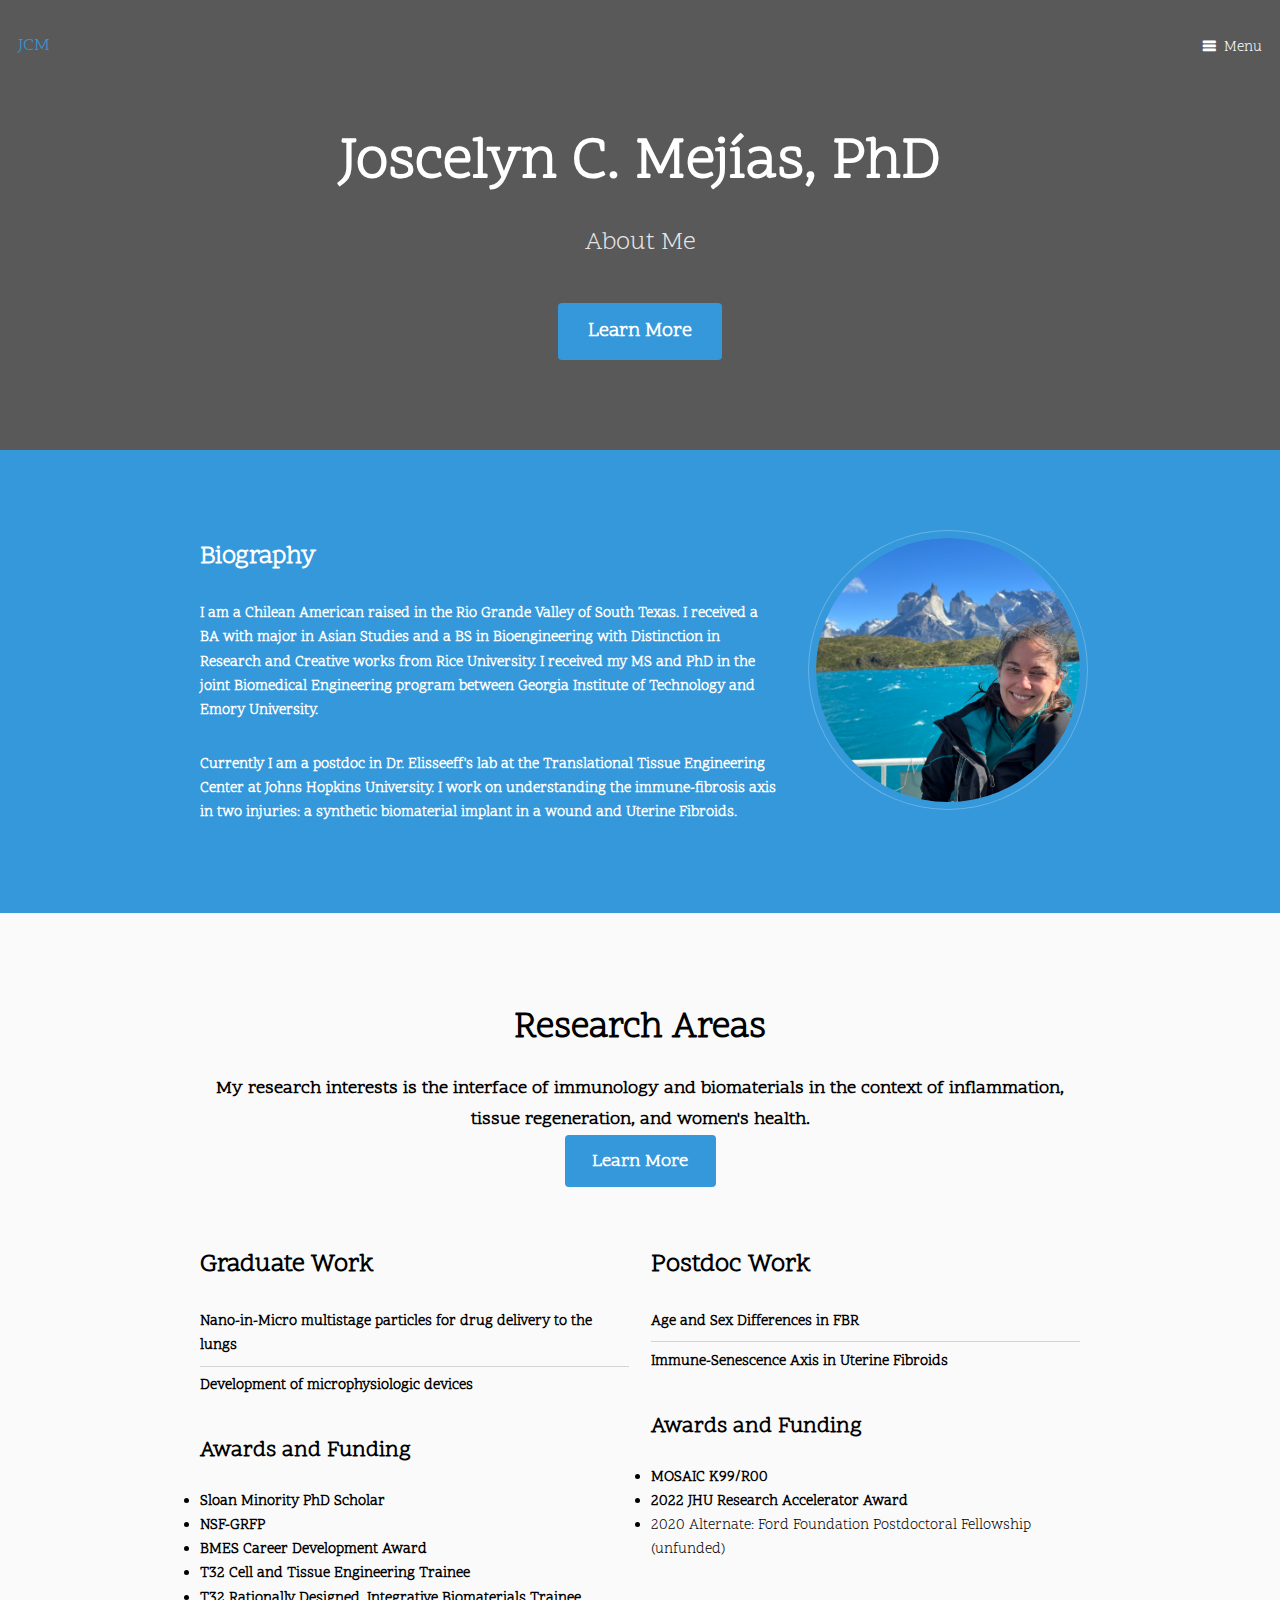
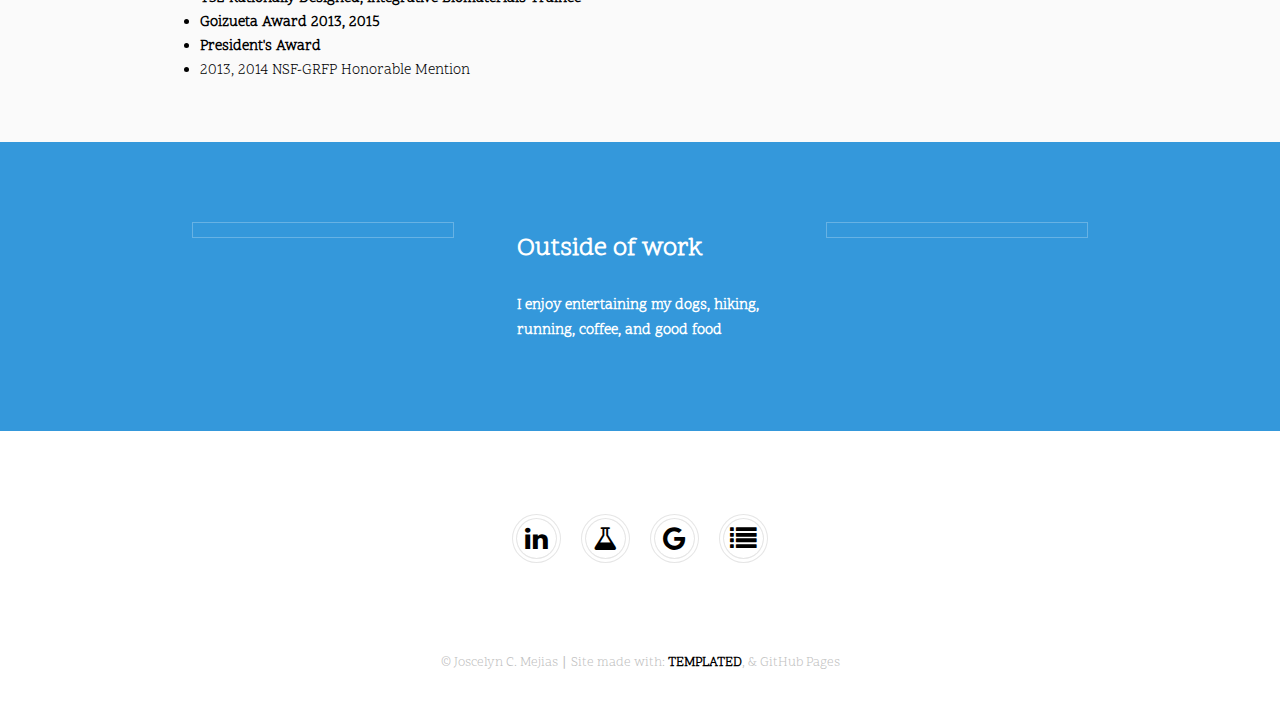
==== about.html @ c3995258 "new pages" ====
<!DOCTYPE HTML>
<!--
	Urban by TEMPLATED
	templated.co @templatedco
	Released for free under the Creative Commons Attribution 3.0 license (templated.co/license)
-->
<html>
	<head>
		<title>JCM</title>
		<meta charset="utf-8" />
		<meta name="viewport" content="width=device-width, initial-scale=1" />
		<link rel="stylesheet" href="assets/css/main.css" />
	</head>
	<body>

		<!-- Header -->
			<header id="header" class="alt">
				<div class="logo"><a href="index.html">JCM</a></div>
				<a href="#menu">Menu</a>
			</header>

		<!-- Nav -->
		<nav id="menu">
			<ul class="links">
				<li><a href="index.html">Home</a></li>
				<li><a href="about.html">About</a></li>	
				<li><a href="research.html">Research</a></li>		
				<li><a href="publications.html">Publications</a></li>
				<li><a href="service.html">Service</a></li>
			</ul>
		</nav>

		<!-- Banner -->
			<section id="banner">
				<div class="inner">
					<header>
						<h1>Joscelyn C. Mej&iacute;as, PhD</h1>
						<p>About Me</p>
					</header>
					<a href="#main" class="button big scrolly">Learn More</a>
				</div>
			</section>

		<!-- Main -->
			<div id="main">

				<!-- Section -->

					<section class="wrapper style2">
						<div class="inner">
							<div class="flex flex-2">
								<div class="col col2">
									<h3>Biography</h3>
									<p><b>I am a Chilean American raised in the Rio Grande Valley of South Texas. I received a BA with major in Asian Studies and a BS in Bioengineering with Distinction in Research and Creative works from Rice University. I received my MS and PhD in the joint Biomedical Engineering program between Georgia Institute of Technology and Emory University.</b></p>
									<p><b>Currently I am a postdoc in Dr. Elisseeff's lab at the Translational Tissue Engineering Center at Johns Hopkins University. I work on understanding the immune-fibrosis axis in two injuries: a synthetic biomaterial implant in a wound and Uterine Fibroids.</b></p>
								</div>
								<div class="col col1 first">
									<div class="image round fit">
										<a href="generic.html" class="link"><img src="images/pic02.jpg" alt="" /></a>
									</div>
								</div>
							</div>
						</div>
					</section> 
			</div>
<!-- Content -->
			<section class="wrapper style1">
				<div class="inner">
					<header class="align-center">
					<h2>Research Areas</h2>
					<p><b>My research interests is the interface of immunology and biomaterials in the context of inflammation, tissue regeneration, and women's health. </b>
						<br><a href="research.html" class="button">Learn More</a>
					</p>
				</header>
					<div class="row">
						<div class="6u 12u$(small)">
						  <h3>Graduate Work</h3>
						  <b>
							<ul class="alt">
						  		<li>Nano-in-Micro multistage particles for drug delivery to the lungs</li>
								<li>Development of microphysiologic devices</li></b>
							</ul>
						  <h4>Awards and Funding</h4>
						  <b>
						  <li>Sloan Minority PhD Scholar</li>
						  <li>NSF-GRFP</li>
						  <li>BMES Career Development Award</li>
						  <li>T32 Cell and Tissue Engineering Trainee</li>
						  <li>T32 Rationally Designed, Integrative Biomaterials Trainee</li>
						  <li>Goizueta Award 2013, 2015</li>
						  <li>President's Award</li></b>
						  <li>2013, 2014 NSF-GRFP Honorable Mention</li>
						</div>
						<div class="6u$ 12u$(small)">
						  <h3>Postdoc Work</h3>
						  <b>
							<ul class="alt">
							  <li>Age and Sex Differences in FBR</li>
							  <li>Immune-Senescence Axis in Uterine Fibroids</li></b>
						  </ul>
						  </b>
						  <h4>Awards and Funding</h4>
						  <b>
						  <li>MOSAIC K99/R00</li>
						  <li>2022 JHU Research Accelerator Award</li></b>
						  <li>2020 Alternate: Ford Foundation Postdoctoral Fellowship (unfunded)</li>
					  	</div>
					</div>
				</div>	
			</section>

					<div id="main"></div>
						<section class="wrapper style2">
							<div class="inner">
								<div class="flex flex-3">
									<div class="col col1 first">
										<div class="image round fit">
											<a href="generic.html" class="link"><img src="images/pup1.jpg" alt="" /></a>
										</div>
									</div>
									<div class="col col2">
										<h3>Outside of work</h3>
										<p><b>I enjoy entertaining my dogs, hiking, running, coffee, and good food</b></p>
									</div>
									<div class="col col1 first">
										<div class="image round fit">
											<a href="generic.html" class="link"><img src="images/pup2.jpg" alt="" /></a>
										</div>
									</div>
								</div>
							</div>
						</section> 
					</div>
				</div>
						    <!-- Break -->
				
					

		<!-- Footer -->
			<footer id="footer">
				<div class="copyright">
					<ul class="icons">
						<li><a href="https://www.linkedin.com/in/jcmejias " class="icon fa-linkedin"><span class="label">Linkedin</span></a></li>
						<li><a href="https://orcid.org/0000-0003-4397-9741" class="icon fa-flask"><span class="label">ORCID</span></a></li>
						<li><a href="https://scholar.google.com/citations?user=WtnU2T0AAAAJ&hl=en" class="icon fa-google"><span class="label">Google Scholar</span></a></li>
						<li><a href="https://www.ncbi.nlm.nih.gov/myncbi/joscelyn.mejias.1/bibliography/public/class=" class ="icon fa-list"><span class="label">Google Scholar</span></a></li>
					</ul>
				</div>
			</footer>

		<div class="copyright">
			&copy; Joscelyn C. Mejias  &VerticalBar;  Site made with: <a href="https://templated.co/">TEMPLATED</a>, &amp; GitHub Pages
		</div>

		<!-- Scripts -->
			<script src="assets/js/jquery.min.js"></script>
			<script src="assets/js/jquery.scrolly.min.js"></script>
			<script src="assets/js/jquery.scrollex.min.js"></script>
			<script src="assets/js/skel.min.js"></script>
			<script src="assets/js/util.js"></script>
			<script src="assets/js/main.js"></script>

	</body>
</html>
---- assets/css/main.css ----
@charset "UTF-8";
@import url(font-awesome.min.css);
@import url("https://fonts.googleapis.com/css?family=Scope+One|Trocchi");

/*
	Urban by TEMPLATED
	templated.co @templatedco
	Released for free under the Creative Commons Attribution 3.0 license (templated.co/license)
*/

/* Reset */

	html, body, div, span, applet, object, iframe, h1, h2, h3, h4, h5, h6, p, blockquote, pre, a, abbr, acronym, address, big, cite, code, del, dfn, em, img, ins, kbd, q, s, samp, small, strike, strong, sub, sup, tt, var, b, u, i, center, dl, dt, dd, ol, ul, li, fieldset, form, label, legend, table, caption, tbody, tfoot, thead, tr, th, td, article, aside, canvas, details, embed, figure, figcaption, footer, header, hgroup, menu, nav, output, ruby, section, summary, time, mark, audio, video {
		margin: 0;
		padding: 0;
		border: 0;
		font-size: 100%;
		font: inherit;
		vertical-align: baseline;
	}

	article, aside, details, figcaption, figure, footer, header, hgroup, menu, nav, section {
		display: block;
	}

	body {
		line-height: 1;
	}

	ol, ul {
		list-style: none;
	}

	blockquote, q {
		quotes: none;
	}

	blockquote:before, blockquote:after, q:before, q:after {
		content: '';
		content: none;
	}

	table {
		border-collapse: collapse;
		border-spacing: 0;
	}

	body {
		-webkit-text-size-adjust: none;
	}

/* Box Model */

	*, *:before, *:after {
		-moz-box-sizing: border-box;
		-webkit-box-sizing: border-box;
		box-sizing: border-box;
	}

/* Containers */


	.container {
		margin-left: auto;
		margin-right: auto;
	}

	.container.\31 25\25 {
		width: 100%;
		max-width: 100em;
		min-width: 80em;
	}

	.container.\37 5\25 {
		width: 60em;
	}

	.container.\35 0\25 {
		width: 40em;
	}

	.container.\32 5\25 {
		width: 20em;
	}

	.container {
		width: 80em;
	}

	@media screen and (max-width: 1680px) {

		.container.\31 25\25 {
			width: 100%;
			max-width: 100em;
			min-width: 80em;
		}

		.container.\37 5\25 {
			width: 60em;
		}

		.container.\35 0\25 {
			width: 40em;
		}

		.container.\32 5\25 {
			width: 20em;
		}

		.container {
			width: 80em;
		}

	}

	@media screen and (max-width: 1280px) {

		.container.\31 25\25 {
			width: 100%;
			max-width: 81.25em;
			min-width: 65em;
		}

		.container.\37 5\25 {
			width: 48.75em;
		}

		.container.\35 0\25 {
			width: 32.5em;
		}

		.container.\32 5\25 {
			width: 16.25em;
		}

		.container {
			width: 65em;
		}

	}

	@media screen and (max-width: 980px) {

		.container.\31 25\25 {
			width: 100%;
			max-width: 112.5%;
			min-width: 90%;
		}

		.container.\37 5\25 {
			width: 67.5%;
		}

		.container.\35 0\25 {
			width: 45%;
		}

		.container.\32 5\25 {
			width: 22.5%;
		}

		.container {
			width: 90%;
		}

	}

	@media screen and (max-width: 736px) {

		.container.\31 25\25 {
			width: 100%;
			max-width: 112.5%;
			min-width: 90%;
		}

		.container.\37 5\25 {
			width: 67.5%;
		}

		.container.\35 0\25 {
			width: 45%;
		}

		.container.\32 5\25 {
			width: 22.5%;
		}

		.container {
			width: 90% !important;
		}

	}

	@media screen and (max-width: 480px) {

		.container.\31 25\25 {
			width: 100%;
			max-width: 112.5%;
			min-width: 90%;
		}

		.container.\37 5\25 {
			width: 67.5%;
		}

		.container.\35 0\25 {
			width: 45%;
		}

		.container.\32 5\25 {
			width: 22.5%;
		}

		.container {
			width: 90% !important;
		}

	}

/* Grid */

	.row {
		border-bottom: solid 1px transparent;
		-moz-box-sizing: border-box;
		-webkit-box-sizing: border-box;
		box-sizing: border-box;
	}

	.row > * {
		float: left;
		-moz-box-sizing: border-box;
		-webkit-box-sizing: border-box;
		box-sizing: border-box;
	}

	.row:after, .row:before {
		content: '';
		display: block;
		clear: both;
		height: 0;
	}

	.row.uniform > * > :first-child {
		margin-top: 0;
	}

	.row.uniform > * > :last-child {
		margin-bottom: 0;
	}

	.row.\30 \25 > * {
		padding: 0 0 0 0em;
	}

	.row.\30 \25 {
		margin: 0 0 -1px 0em;
	}

	.row.uniform.\30 \25 > * {
		padding: 0em 0 0 0em;
	}

	.row.uniform.\30 \25 {
		margin: 0em 0 -1px 0em;
	}

	.row > * {
		padding: 0 0 0 2em;
	}

	.row {
		margin: 0 0 -1px -2em;
	}

	.row.uniform > * {
		padding: 2em 0 0 2em;
	}

	.row.uniform {
		margin: -2em 0 -1px -2em;
	}

	.row.\32 00\25 > * {
		padding: 0 0 0 4em;
	}

	.row.\32 00\25 {
		margin: 0 0 -1px -4em;
	}

	.row.uniform.\32 00\25 > * {
		padding: 4em 0 0 4em;
	}

	.row.uniform.\32 00\25 {
		margin: -4em 0 -1px -4em;
	}

	.row.\31 50\25 > * {
		padding: 0 0 0 3em;
	}

	.row.\31 50\25 {
		margin: 0 0 -1px -3em;
	}

	.row.uniform.\31 50\25 > * {
		padding: 3em 0 0 3em;
	}

	.row.uniform.\31 50\25 {
		margin: -3em 0 -1px -3em;
	}

	.row.\35 0\25 > * {
		padding: 0 0 0 1em;
	}

	.row.\35 0\25 {
		margin: 0 0 -1px -1em;
	}

	.row.uniform.\35 0\25 > * {
		padding: 1em 0 0 1em;
	}

	.row.uniform.\35 0\25 {
		margin: -1em 0 -1px -1em;
	}

	.row.\32 5\25 > * {
		padding: 0 0 0 0.5em;
	}

	.row.\32 5\25 {
		margin: 0 0 -1px -0.5em;
	}

	.row.uniform.\32 5\25 > * {
		padding: 0.5em 0 0 0.5em;
	}

	.row.uniform.\32 5\25 {
		margin: -0.5em 0 -1px -0.5em;
	}

	.\31 2u, .\31 2u\24 {
		width: 100%;
		clear: none;
		margin-left: 0;
	}

	.\31 1u, .\31 1u\24 {
		width: 91.6666666667%;
		clear: none;
		margin-left: 0;
	}

	.\31 0u, .\31 0u\24 {
		width: 83.3333333333%;
		clear: none;
		margin-left: 0;
	}

	.\39 u, .\39 u\24 {
		width: 75%;
		clear: none;
		margin-left: 0;
	}

	.\38 u, .\38 u\24 {
		width: 66.6666666667%;
		clear: none;
		margin-left: 0;
	}

	.\37 u, .\37 u\24 {
		width: 58.3333333333%;
		clear: none;
		margin-left: 0;
	}

	.\36 u, .\36 u\24 {
		width: 50%;
		clear: none;
		margin-left: 0;
	}

	.\35 u, .\35 u\24 {
		width: 41.6666666667%;
		clear: none;
		margin-left: 0;
	}

	.\34 u, .\34 u\24 {
		width: 33.3333333333%;
		clear: none;
		margin-left: 0;
	}

	.\33 u, .\33 u\24 {
		width: 25%;
		clear: none;
		margin-left: 0;
	}

	.\32 u, .\32 u\24 {
		width: 16.6666666667%;
		clear: none;
		margin-left: 0;
	}

	.\31 u, .\31 u\24 {
		width: 8.3333333333%;
		clear: none;
		margin-left: 0;
	}

	.\31 2u\24 + *,
	.\31 1u\24 + *,
	.\31 0u\24 + *,
	.\39 u\24 + *,
	.\38 u\24 + *,
	.\37 u\24 + *,
	.\36 u\24 + *,
	.\35 u\24 + *,
	.\34 u\24 + *,
	.\33 u\24 + *,
	.\32 u\24 + *,
	.\31 u\24 + * {
		clear: left;
	}

	.\-11u {
		margin-left: 91.66667%;
	}

	.\-10u {
		margin-left: 83.33333%;
	}

	.\-9u {
		margin-left: 75%;
	}

	.\-8u {
		margin-left: 66.66667%;
	}

	.\-7u {
		margin-left: 58.33333%;
	}

	.\-6u {
		margin-left: 50%;
	}

	.\-5u {
		margin-left: 41.66667%;
	}

	.\-4u {
		margin-left: 33.33333%;
	}

	.\-3u {
		margin-left: 25%;
	}

	.\-2u {
		margin-left: 16.66667%;
	}

	.\-1u {
		margin-left: 8.33333%;
	}

	@media screen and (max-width: 1680px) {

		.row > * {
			padding: 0 0 0 2em;
		}

		.row {
			margin: 0 0 -1px -2em;
		}

		.row.uniform > * {
			padding: 2em 0 0 2em;
		}

		.row.uniform {
			margin: -2em 0 -1px -2em;
		}

		.row.\32 00\25 > * {
			padding: 0 0 0 4em;
		}

		.row.\32 00\25 {
			margin: 0 0 -1px -4em;
		}

		.row.uniform.\32 00\25 > * {
			padding: 4em 0 0 4em;
		}

		.row.uniform.\32 00\25 {
			margin: -4em 0 -1px -4em;
		}

		.row.\31 50\25 > * {
			padding: 0 0 0 3em;
		}

		.row.\31 50\25 {
			margin: 0 0 -1px -3em;
		}

		.row.uniform.\31 50\25 > * {
			padding: 3em 0 0 3em;
		}

		.row.uniform.\31 50\25 {
			margin: -3em 0 -1px -3em;
		}

		.row.\35 0\25 > * {
			padding: 0 0 0 1em;
		}

		.row.\35 0\25 {
			margin: 0 0 -1px -1em;
		}

		.row.uniform.\35 0\25 > * {
			padding: 1em 0 0 1em;
		}

		.row.uniform.\35 0\25 {
			margin: -1em 0 -1px -1em;
		}

		.row.\32 5\25 > * {
			padding: 0 0 0 0.5em;
		}

		.row.\32 5\25 {
			margin: 0 0 -1px -0.5em;
		}

		.row.uniform.\32 5\25 > * {
			padding: 0.5em 0 0 0.5em;
		}

		.row.uniform.\32 5\25 {
			margin: -0.5em 0 -1px -0.5em;
		}

		.\31 2u\28xlarge\29, .\31 2u\24\28xlarge\29 {
			width: 100%;
			clear: none;
			margin-left: 0;
		}

		.\31 1u\28xlarge\29, .\31 1u\24\28xlarge\29 {
			width: 91.6666666667%;
			clear: none;
			margin-left: 0;
		}

		.\31 0u\28xlarge\29, .\31 0u\24\28xlarge\29 {
			width: 83.3333333333%;
			clear: none;
			margin-left: 0;
		}

		.\39 u\28xlarge\29, .\39 u\24\28xlarge\29 {
			width: 75%;
			clear: none;
			margin-left: 0;
		}

		.\38 u\28xlarge\29, .\38 u\24\28xlarge\29 {
			width: 66.6666666667%;
			clear: none;
			margin-left: 0;
		}

		.\37 u\28xlarge\29, .\37 u\24\28xlarge\29 {
			width: 58.3333333333%;
			clear: none;
			margin-left: 0;
		}

		.\36 u\28xlarge\29, .\36 u\24\28xlarge\29 {
			width: 50%;
			clear: none;
			margin-left: 0;
		}

		.\35 u\28xlarge\29, .\35 u\24\28xlarge\29 {
			width: 41.6666666667%;
			clear: none;
			margin-left: 0;
		}

		.\34 u\28xlarge\29, .\34 u\24\28xlarge\29 {
			width: 33.3333333333%;
			clear: none;
			margin-left: 0;
		}

		.\33 u\28xlarge\29, .\33 u\24\28xlarge\29 {
			width: 25%;
			clear: none;
			margin-left: 0;
		}

		.\32 u\28xlarge\29, .\32 u\24\28xlarge\29 {
			width: 16.6666666667%;
			clear: none;
			margin-left: 0;
		}

		.\31 u\28xlarge\29, .\31 u\24\28xlarge\29 {
			width: 8.3333333333%;
			clear: none;
			margin-left: 0;
		}

		.\31 2u\24\28xlarge\29 + *,
		.\31 1u\24\28xlarge\29 + *,
		.\31 0u\24\28xlarge\29 + *,
		.\39 u\24\28xlarge\29 + *,
		.\38 u\24\28xlarge\29 + *,
		.\37 u\24\28xlarge\29 + *,
		.\36 u\24\28xlarge\29 + *,
		.\35 u\24\28xlarge\29 + *,
		.\34 u\24\28xlarge\29 + *,
		.\33 u\24\28xlarge\29 + *,
		.\32 u\24\28xlarge\29 + *,
		.\31 u\24\28xlarge\29 + * {
			clear: left;
		}

		.\-11u\28xlarge\29 {
			margin-left: 91.66667%;
		}

		.\-10u\28xlarge\29 {
			margin-left: 83.33333%;
		}

		.\-9u\28xlarge\29 {
			margin-left: 75%;
		}

		.\-8u\28xlarge\29 {
			margin-left: 66.66667%;
		}

		.\-7u\28xlarge\29 {
			margin-left: 58.33333%;
		}

		.\-6u\28xlarge\29 {
			margin-left: 50%;
		}

		.\-5u\28xlarge\29 {
			margin-left: 41.66667%;
		}

		.\-4u\28xlarge\29 {
			margin-left: 33.33333%;
		}

		.\-3u\28xlarge\29 {
			margin-left: 25%;
		}

		.\-2u\28xlarge\29 {
			margin-left: 16.66667%;
		}

		.\-1u\28xlarge\29 {
			margin-left: 8.33333%;
		}

	}

	@media screen and (max-width: 1280px) {

		.row > * {
			padding: 0 0 0 1.5em;
		}

		.row {
			margin: 0 0 -1px -1.5em;
		}

		.row.uniform > * {
			padding: 1.5em 0 0 1.5em;
		}

		.row.uniform {
			margin: -1.5em 0 -1px -1.5em;
		}

		.row.\32 00\25 > * {
			padding: 0 0 0 3em;
		}

		.row.\32 00\25 {
			margin: 0 0 -1px -3em;
		}

		.row.uniform.\32 00\25 > * {
			padding: 3em 0 0 3em;
		}

		.row.uniform.\32 00\25 {
			margin: -3em 0 -1px -3em;
		}

		.row.\31 50\25 > * {
			padding: 0 0 0 2.25em;
		}

		.row.\31 50\25 {
			margin: 0 0 -1px -2.25em;
		}

		.row.uniform.\31 50\25 > * {
			padding: 2.25em 0 0 2.25em;
		}

		.row.uniform.\31 50\25 {
			margin: -2.25em 0 -1px -2.25em;
		}

		.row.\35 0\25 > * {
			padding: 0 0 0 0.75em;
		}

		.row.\35 0\25 {
			margin: 0 0 -1px -0.75em;
		}

		.row.uniform.\35 0\25 > * {
			padding: 0.75em 0 0 0.75em;
		}

		.row.uniform.\35 0\25 {
			margin: -0.75em 0 -1px -0.75em;
		}

		.row.\32 5\25 > * {
			padding: 0 0 0 0.375em;
		}

		.row.\32 5\25 {
			margin: 0 0 -1px -0.375em;
		}

		.row.uniform.\32 5\25 > * {
			padding: 0.375em 0 0 0.375em;
		}

		.row.uniform.\32 5\25 {
			margin: -0.375em 0 -1px -0.375em;
		}

		.\31 2u\28large\29, .\31 2u\24\28large\29 {
			width: 100%;
			clear: none;
			margin-left: 0;
		}

		.\31 1u\28large\29, .\31 1u\24\28large\29 {
			width: 91.6666666667%;
			clear: none;
			margin-left: 0;
		}

		.\31 0u\28large\29, .\31 0u\24\28large\29 {
			width: 83.3333333333%;
			clear: none;
			margin-left: 0;
		}

		.\39 u\28large\29, .\39 u\24\28large\29 {
			width: 75%;
			clear: none;
			margin-left: 0;
		}

		.\38 u\28large\29, .\38 u\24\28large\29 {
			width: 66.6666666667%;
			clear: none;
			margin-left: 0;
		}

		.\37 u\28large\29, .\37 u\24\28large\29 {
			width: 58.3333333333%;
			clear: none;
			margin-left: 0;
		}

		.\36 u\28large\29, .\36 u\24\28large\29 {
			width: 50%;
			clear: none;
			margin-left: 0;
		}

		.\35 u\28large\29, .\35 u\24\28large\29 {
			width: 41.6666666667%;
			clear: none;
			margin-left: 0;
		}

		.\34 u\28large\29, .\34 u\24\28large\29 {
			width: 33.3333333333%;
			clear: none;
			margin-left: 0;
		}

		.\33 u\28large\29, .\33 u\24\28large\29 {
			width: 25%;
			clear: none;
			margin-left: 0;
		}

		.\32 u\28large\29, .\32 u\24\28large\29 {
			width: 16.6666666667%;
			clear: none;
			margin-left: 0;
		}

		.\31 u\28large\29, .\31 u\24\28large\29 {
			width: 8.3333333333%;
			clear: none;
			margin-left: 0;
		}

		.\31 2u\24\28large\29 + *,
		.\31 1u\24\28large\29 + *,
		.\31 0u\24\28large\29 + *,
		.\39 u\24\28large\29 + *,
		.\38 u\24\28large\29 + *,
		.\37 u\24\28large\29 + *,
		.\36 u\24\28large\29 + *,
		.\35 u\24\28large\29 + *,
		.\34 u\24\28large\29 + *,
		.\33 u\24\28large\29 + *,
		.\32 u\24\28large\29 + *,
		.\31 u\24\28large\29 + * {
			clear: left;
		}

		.\-11u\28large\29 {
			margin-left: 91.66667%;
		}

		.\-10u\28large\29 {
			margin-left: 83.33333%;
		}

		.\-9u\28large\29 {
			margin-left: 75%;
		}

		.\-8u\28large\29 {
			margin-left: 66.66667%;
		}

		.\-7u\28large\29 {
			margin-left: 58.33333%;
		}

		.\-6u\28large\29 {
			margin-left: 50%;
		}

		.\-5u\28large\29 {
			margin-left: 41.66667%;
		}

		.\-4u\28large\29 {
			margin-left: 33.33333%;
		}

		.\-3u\28large\29 {
			margin-left: 25%;
		}

		.\-2u\28large\29 {
			margin-left: 16.66667%;
		}

		.\-1u\28large\29 {
			margin-left: 8.33333%;
		}

	}

	@media screen and (max-width: 980px) {

		.row > * {
			padding: 0 0 0 1.5em;
		}

		.row {
			margin: 0 0 -1px -1.5em;
		}

		.row.uniform > * {
			padding: 1.5em 0 0 1.5em;
		}

		.row.uniform {
			margin: -1.5em 0 -1px -1.5em;
		}

		.row.\32 00\25 > * {
			padding: 0 0 0 3em;
		}

		.row.\32 00\25 {
			margin: 0 0 -1px -3em;
		}

		.row.uniform.\32 00\25 > * {
			padding: 3em 0 0 3em;
		}

		.row.uniform.\32 00\25 {
			margin: -3em 0 -1px -3em;
		}

		.row.\31 50\25 > * {
			padding: 0 0 0 2.25em;
		}

		.row.\31 50\25 {
			margin: 0 0 -1px -2.25em;
		}

		.row.uniform.\31 50\25 > * {
			padding: 2.25em 0 0 2.25em;
		}

		.row.uniform.\31 50\25 {
			margin: -2.25em 0 -1px -2.25em;
		}

		.row.\35 0\25 > * {
			padding: 0 0 0 0.75em;
		}

		.row.\35 0\25 {
			margin: 0 0 -1px -0.75em;
		}

		.row.uniform.\35 0\25 > * {
			padding: 0.75em 0 0 0.75em;
		}

		.row.uniform.\35 0\25 {
			margin: -0.75em 0 -1px -0.75em;
		}

		.row.\32 5\25 > * {
			padding: 0 0 0 0.375em;
		}

		.row.\32 5\25 {
			margin: 0 0 -1px -0.375em;
		}

		.row.uniform.\32 5\25 > * {
			padding: 0.375em 0 0 0.375em;
		}

		.row.uniform.\32 5\25 {
			margin: -0.375em 0 -1px -0.375em;
		}

		.\31 2u\28medium\29, .\31 2u\24\28medium\29 {
			width: 100%;
			clear: none;
			margin-left: 0;
		}

		.\31 1u\28medium\29, .\31 1u\24\28medium\29 {
			width: 91.6666666667%;
			clear: none;
			margin-left: 0;
		}

		.\31 0u\28medium\29, .\31 0u\24\28medium\29 {
			width: 83.3333333333%;
			clear: none;
			margin-left: 0;
		}

		.\39 u\28medium\29, .\39 u\24\28medium\29 {
			width: 75%;
			clear: none;
			margin-left: 0;
		}

		.\38 u\28medium\29, .\38 u\24\28medium\29 {
			width: 66.6666666667%;
			clear: none;
			margin-left: 0;
		}

		.\37 u\28medium\29, .\37 u\24\28medium\29 {
			width: 58.3333333333%;
			clear: none;
			margin-left: 0;
		}

		.\36 u\28medium\29, .\36 u\24\28medium\29 {
			width: 50%;
			clear: none;
			margin-left: 0;
		}

		.\35 u\28medium\29, .\35 u\24\28medium\29 {
			width: 41.6666666667%;
			clear: none;
			margin-left: 0;
		}

		.\34 u\28medium\29, .\34 u\24\28medium\29 {
			width: 33.3333333333%;
			clear: none;
			margin-left: 0;
		}

		.\33 u\28medium\29, .\33 u\24\28medium\29 {
			width: 25%;
			clear: none;
			margin-left: 0;
		}

		.\32 u\28medium\29, .\32 u\24\28medium\29 {
			width: 16.6666666667%;
			clear: none;
			margin-left: 0;
		}

		.\31 u\28medium\29, .\31 u\24\28medium\29 {
			width: 8.3333333333%;
			clear: none;
			margin-left: 0;
		}

		.\31 2u\24\28medium\29 + *,
		.\31 1u\24\28medium\29 + *,
		.\31 0u\24\28medium\29 + *,
		.\39 u\24\28medium\29 + *,
		.\38 u\24\28medium\29 + *,
		.\37 u\24\28medium\29 + *,
		.\36 u\24\28medium\29 + *,
		.\35 u\24\28medium\29 + *,
		.\34 u\24\28medium\29 + *,
		.\33 u\24\28medium\29 + *,
		.\32 u\24\28medium\29 + *,
		.\31 u\24\28medium\29 + * {
			clear: left;
		}

		.\-11u\28medium\29 {
			margin-left: 91.66667%;
		}

		.\-10u\28medium\29 {
			margin-left: 83.33333%;
		}

		.\-9u\28medium\29 {
			margin-left: 75%;
		}

		.\-8u\28medium\29 {
			margin-left: 66.66667%;
		}

		.\-7u\28medium\29 {
			margin-left: 58.33333%;
		}

		.\-6u\28medium\29 {
			margin-left: 50%;
		}

		.\-5u\28medium\29 {
			margin-left: 41.66667%;
		}

		.\-4u\28medium\29 {
			margin-left: 33.33333%;
		}

		.\-3u\28medium\29 {
			margin-left: 25%;
		}

		.\-2u\28medium\29 {
			margin-left: 16.66667%;
		}

		.\-1u\28medium\29 {
			margin-left: 8.33333%;
		}

	}

	@media screen and (max-width: 736px) {

		.row > * {
			padding: 0 0 0 1.25em;
		}

		.row {
			margin: 0 0 -1px -1.25em;
		}

		.row.uniform > * {
			padding: 1.25em 0 0 1.25em;
		}

		.row.uniform {
			margin: -1.25em 0 -1px -1.25em;
		}

		.row.\32 00\25 > * {
			padding: 0 0 0 2.5em;
		}

		.row.\32 00\25 {
			margin: 0 0 -1px -2.5em;
		}

		.row.uniform.\32 00\25 > * {
			padding: 2.5em 0 0 2.5em;
		}

		.row.uniform.\32 00\25 {
			margin: -2.5em 0 -1px -2.5em;
		}

		.row.\31 50\25 > * {
			padding: 0 0 0 1.875em;
		}

		.row.\31 50\25 {
			margin: 0 0 -1px -1.875em;
		}

		.row.uniform.\31 50\25 > * {
			padding: 1.875em 0 0 1.875em;
		}

		.row.uniform.\31 50\25 {
			margin: -1.875em 0 -1px -1.875em;
		}

		.row.\35 0\25 > * {
			padding: 0 0 0 0.625em;
		}

		.row.\35 0\25 {
			margin: 0 0 -1px -0.625em;
		}

		.row.uniform.\35 0\25 > * {
			padding: 0.625em 0 0 0.625em;
		}

		.row.uniform.\35 0\25 {
			margin: -0.625em 0 -1px -0.625em;
		}

		.row.\32 5\25 > * {
			padding: 0 0 0 0.3125em;
		}

		.row.\32 5\25 {
			margin: 0 0 -1px -0.3125em;
		}

		.row.uniform.\32 5\25 > * {
			padding: 0.3125em 0 0 0.3125em;
		}

		.row.uniform.\32 5\25 {
			margin: -0.3125em 0 -1px -0.3125em;
		}

		.\31 2u\28small\29, .\31 2u\24\28small\29 {
			width: 100%;
			clear: none;
			margin-left: 0;
		}

		.\31 1u\28small\29, .\31 1u\24\28small\29 {
			width: 91.6666666667%;
			clear: none;
			margin-left: 0;
		}

		.\31 0u\28small\29, .\31 0u\24\28small\29 {
			width: 83.3333333333%;
			clear: none;
			margin-left: 0;
		}

		.\39 u\28small\29, .\39 u\24\28small\29 {
			width: 75%;
			clear: none;
			margin-left: 0;
		}

		.\38 u\28small\29, .\38 u\24\28small\29 {
			width: 66.6666666667%;
			clear: none;
			margin-left: 0;
		}

		.\37 u\28small\29, .\37 u\24\28small\29 {
			width: 58.3333333333%;
			clear: none;
			margin-left: 0;
		}

		.\36 u\28small\29, .\36 u\24\28small\29 {
			width: 50%;
			clear: none;
			margin-left: 0;
		}

		.\35 u\28small\29, .\35 u\24\28small\29 {
			width: 41.6666666667%;
			clear: none;
			margin-left: 0;
		}

		.\34 u\28small\29, .\34 u\24\28small\29 {
			width: 33.3333333333%;
			clear: none;
			margin-left: 0;
		}

		.\33 u\28small\29, .\33 u\24\28small\29 {
			width: 25%;
			clear: none;
			margin-left: 0;
		}

		.\32 u\28small\29, .\32 u\24\28small\29 {
			width: 16.6666666667%;
			clear: none;
			margin-left: 0;
		}

		.\31 u\28small\29, .\31 u\24\28small\29 {
			width: 8.3333333333%;
			clear: none;
			margin-left: 0;
		}

		.\31 2u\24\28small\29 + *,
		.\31 1u\24\28small\29 + *,
		.\31 0u\24\28small\29 + *,
		.\39 u\24\28small\29 + *,
		.\38 u\24\28small\29 + *,
		.\37 u\24\28small\29 + *,
		.\36 u\24\28small\29 + *,
		.\35 u\24\28small\29 + *,
		.\34 u\24\28small\29 + *,
		.\33 u\24\28small\29 + *,
		.\32 u\24\28small\29 + *,
		.\31 u\24\28small\29 + * {
			clear: left;
		}

		.\-11u\28small\29 {
			margin-left: 91.66667%;
		}

		.\-10u\28small\29 {
			margin-left: 83.33333%;
		}

		.\-9u\28small\29 {
			margin-left: 75%;
		}

		.\-8u\28small\29 {
			margin-left: 66.66667%;
		}

		.\-7u\28small\29 {
			margin-left: 58.33333%;
		}

		.\-6u\28small\29 {
			margin-left: 50%;
		}

		.\-5u\28small\29 {
			margin-left: 41.66667%;
		}

		.\-4u\28small\29 {
			margin-left: 33.33333%;
		}

		.\-3u\28small\29 {
			margin-left: 25%;
		}

		.\-2u\28small\29 {
			margin-left: 16.66667%;
		}

		.\-1u\28small\29 {
			margin-left: 8.33333%;
		}

	}

	@media screen and (max-width: 480px) {

		.row > * {
			padding: 0 0 0 1.25em;
		}

		.row {
			margin: 0 0 -1px -1.25em;
		}

		.row.uniform > * {
			padding: 1.25em 0 0 1.25em;
		}

		.row.uniform {
			margin: -1.25em 0 -1px -1.25em;
		}

		.row.\32 00\25 > * {
			padding: 0 0 0 2.5em;
		}

		.row.\32 00\25 {
			margin: 0 0 -1px -2.5em;
		}

		.row.uniform.\32 00\25 > * {
			padding: 2.5em 0 0 2.5em;
		}

		.row.uniform.\32 00\25 {
			margin: -2.5em 0 -1px -2.5em;
		}

		.row.\31 50\25 > * {
			padding: 0 0 0 1.875em;
		}

		.row.\31 50\25 {
			margin: 0 0 -1px -1.875em;
		}

		.row.uniform.\31 50\25 > * {
			padding: 1.875em 0 0 1.875em;
		}

		.row.uniform.\31 50\25 {
			margin: -1.875em 0 -1px -1.875em;
		}

		.row.\35 0\25 > * {
			padding: 0 0 0 0.625em;
		}

		.row.\35 0\25 {
			margin: 0 0 -1px -0.625em;
		}

		.row.uniform.\35 0\25 > * {
			padding: 0.625em 0 0 0.625em;
		}

		.row.uniform.\35 0\25 {
			margin: -0.625em 0 -1px -0.625em;
		}

		.row.\32 5\25 > * {
			padding: 0 0 0 0.3125em;
		}

		.row.\32 5\25 {
			margin: 0 0 -1px -0.3125em;
		}

		.row.uniform.\32 5\25 > * {
			padding: 0.3125em 0 0 0.3125em;
		}

		.row.uniform.\32 5\25 {
			margin: -0.3125em 0 -1px -0.3125em;
		}

		.\31 2u\28xsmall\29, .\31 2u\24\28xsmall\29 {
			width: 100%;
			clear: none;
			margin-left: 0;
		}

		.\31 1u\28xsmall\29, .\31 1u\24\28xsmall\29 {
			width: 91.6666666667%;
			clear: none;
			margin-left: 0;
		}

		.\31 0u\28xsmall\29, .\31 0u\24\28xsmall\29 {
			width: 83.3333333333%;
			clear: none;
			margin-left: 0;
		}

		.\39 u\28xsmall\29, .\39 u\24\28xsmall\29 {
			width: 75%;
			clear: none;
			margin-left: 0;
		}

		.\38 u\28xsmall\29, .\38 u\24\28xsmall\29 {
			width: 66.6666666667%;
			clear: none;
			margin-left: 0;
		}

		.\37 u\28xsmall\29, .\37 u\24\28xsmall\29 {
			width: 58.3333333333%;
			clear: none;
			margin-left: 0;
		}

		.\36 u\28xsmall\29, .\36 u\24\28xsmall\29 {
			width: 50%;
			clear: none;
			margin-left: 0;
		}

		.\35 u\28xsmall\29, .\35 u\24\28xsmall\29 {
			width: 41.6666666667%;
			clear: none;
			margin-left: 0;
		}

		.\34 u\28xsmall\29, .\34 u\24\28xsmall\29 {
			width: 33.3333333333%;
			clear: none;
			margin-left: 0;
		}

		.\33 u\28xsmall\29, .\33 u\24\28xsmall\29 {
			width: 25%;
			clear: none;
			margin-left: 0;
		}

		.\32 u\28xsmall\29, .\32 u\24\28xsmall\29 {
			width: 16.6666666667%;
			clear: none;
			margin-left: 0;
		}

		.\31 u\28xsmall\29, .\31 u\24\28xsmall\29 {
			width: 8.3333333333%;
			clear: none;
			margin-left: 0;
		}

		.\31 2u\24\28xsmall\29 + *,
		.\31 1u\24\28xsmall\29 + *,
		.\31 0u\24\28xsmall\29 + *,
		.\39 u\24\28xsmall\29 + *,
		.\38 u\24\28xsmall\29 + *,
		.\37 u\24\28xsmall\29 + *,
		.\36 u\24\28xsmall\29 + *,
		.\35 u\24\28xsmall\29 + *,
		.\34 u\24\28xsmall\29 + *,
		.\33 u\24\28xsmall\29 + *,
		.\32 u\24\28xsmall\29 + *,
		.\31 u\24\28xsmall\29 + * {
			clear: left;
		}

		.\-11u\28xsmall\29 {
			margin-left: 91.66667%;
		}

		.\-10u\28xsmall\29 {
			margin-left: 83.33333%;
		}

		.\-9u\28xsmall\29 {
			margin-left: 75%;
		}

		.\-8u\28xsmall\29 {
			margin-left: 66.66667%;
		}

		.\-7u\28xsmall\29 {
			margin-left: 58.33333%;
		}

		.\-6u\28xsmall\29 {
			margin-left: 50%;
		}

		.\-5u\28xsmall\29 {
			margin-left: 41.66667%;
		}

		.\-4u\28xsmall\29 {
			margin-left: 33.33333%;
		}

		.\-3u\28xsmall\29 {
			margin-left: 25%;
		}

		.\-2u\28xsmall\29 {
			margin-left: 16.66667%;
		}

		.\-1u\28xsmall\29 {
			margin-left: 8.33333%;
		}

	}

/* Basic */

	@-ms-viewport {
		width: device-width;
	}

	body {
		-ms-overflow-style: scrollbar;
	}

	@media screen and (max-width: 480px) {

		html, body {
			min-width: 320px;
		}

	}

	body {
		background: #fff;
	}

		body.is-loading *, body.is-loading *:before, body.is-loading *:after {
			-moz-animation: none !important;
			-webkit-animation: none !important;
			-ms-animation: none !important;
			animation: none !important;
			-moz-transition: none !important;
			-webkit-transition: none !important;
			-ms-transition: none !important;
			transition: none !important;
		}

/* Type */

	body {
		background-color: #fff;
		color: #999999;
	}

	body, input, select, textarea {
		font-family: "Scope One", serif;
		font-size: 13pt;
		font-weight: 300;
		line-height: 1.65;
	}

		@media screen and (max-width: 1680px) {

			body, input, select, textarea {
				font-size: 11pt;
			}

		}

		@media screen and (max-width: 1280px) {

			body, input, select, textarea {
				font-size: 11pt;
			}

		}

		@media screen and (max-width: 980px) {

			body, input, select, textarea {
				font-size: 12pt;
			}

		}

		@media screen and (max-width: 736px) {

			body, input, select, textarea {
				font-size: 12pt;
			}

		}

		@media screen and (max-width: 480px) {

			body, input, select, textarea {
				font-size: 12pt;
			}

		}

	a {
		-moz-transition: color 0.2s ease-in-out;
		-webkit-transition: color 0.2s ease-in-out;
		-ms-transition: color 0.2s ease-in-out;
		transition: color 0.2s ease-in-out;
		text-decoration: none;
	}

	strong, b {
		font-weight: 700;
	}

	em, i {
		font-style: italic;
	}

	p {
		margin: 0 0 2em 0;
	}

	h1, h2, h3, h4, h5, h6 {
		font-weight: 700;
		line-height: 1.5;
		margin: 0 0 1em 0;
	}

		h1 a, h2 a, h3 a, h4 a, h5 a, h6 a {
			color: inherit;
			text-decoration: none;
		}

	h1 {
		font-size: 3em;
		margin-bottom: .25em;
	}

		@media screen and (max-width: 736px) {

			h1 {
				font-size: 2.5em;
			}

		}

	h2 {
		font-size: 2.5em;
	}

		@media screen and (max-width: 736px) {

			h2 {
				font-size: 2em;
			}

		}

		@media screen and (max-width: 480px) {

			h2 {
				font-size: 1.5em;
			}

		}

	h3 {
		font-size: 1.75em;
	}

		@media screen and (max-width: 736px) {

			h3 {
				font-size: 1.5em;
			}

		}

		@media screen and (max-width: 480px) {

			h3 {
				font-size: 1.25em;
			}

		}

	h4 {
		font-size: 1.5em;
	}

	h5 {
		font-size: 0.9em;
	}

	h6 {
		font-size: 0.7em;
	}

	sub {
		font-size: 0.8em;
		position: relative;
		top: 0.5em;
	}

	sup {
		font-size: 0.8em;
		position: relative;
		top: -0.5em;
	}

	blockquote {
		border-left: solid 4px;
		font-style: italic;
		margin: 0 0 2em 0;
		padding: 0.5em 0 0.5em 2em;
	}

	code {
		border-radius: 4px;
		border: solid 1px;
		font-family: "Courier New", monospace;
		font-size: 0.9em;
		margin: 0 0.25em;
		padding: 0.25em 0.65em;
	}

	pre {
		-webkit-overflow-scrolling: touch;
		font-family: "Courier New", monospace;
		font-size: 0.9em;
		margin: 0 0 2em 0;
	}

		pre code {
			display: block;
			line-height: 1.75;
			padding: 1em 1.5em;
			overflow-x: auto;
		}

	header p {
		font-size: 1.25em;
	}

	hr {
		border: 0;
		border-bottom: solid 1px;
		margin: 2em 0;
	}

		hr.major {
			margin: 3em 0;
		}

	.align-left {
		text-align: left;
	}

	.align-center {
		text-align: center;
	}

	.align-right {
		text-align: right;
	}

	input, select, textarea {
		color: #000;
	}

	a {
		color: #999999;
	}

		a:hover {
			color: rgba(153, 153, 153, 0.5);
		}

	strong, b {
		color: #000;
	}

	h1, h2, h3, h4, h5, h6 {
		color: #000;
	}

	blockquote {
		border-left-color: rgba(0, 0, 0, 0.1);
	}

	code {
		background: rgba(0, 0, 0, 0.075);
		border-color: rgba(0, 0, 0, 0.1);
	}

	hr {
		border-bottom-color: rgba(0, 0, 0, 0.1);
	}

/* Box */

	.box {
		border-radius: 4px;
		border: solid 1px;
		margin-bottom: 2em;
		padding: 1.5em;
	}

		.box > :last-child,
		.box > :last-child > :last-child,
		.box > :last-child > :last-child > :last-child {
			margin-bottom: 0;
		}

		.box.alt {
			border: 0;
			border-radius: 0;
			padding: 0;
		}

	.box {
		border-color: rgba(0, 0, 0, 0.1);
	}

/* Button */

	input[type="submit"],
	input[type="reset"],
	input[type="button"],
	button,
	.button {
		-moz-appearance: none;
		-webkit-appearance: none;
		-ms-appearance: none;
		appearance: none;
		-moz-transition: background-color 0.2s ease-in-out, color 0.2s ease-in-out;
		-webkit-transition: background-color 0.2s ease-in-out, color 0.2s ease-in-out;
		-ms-transition: background-color 0.2s ease-in-out, color 0.2s ease-in-out;
		transition: background-color 0.2s ease-in-out, color 0.2s ease-in-out;
		border-radius: 4px;
		border: 0;
		cursor: pointer;
		display: inline-block;
		font-weight: 700;
		height: 2.85em;
		line-height: 2.95em;
		padding: 0 1.5em;
		text-align: center;
		text-decoration: none;
		white-space: nowrap;
	}

		input[type="submit"].icon,
		input[type="reset"].icon,
		input[type="button"].icon,
		button.icon,
		.button.icon {
			padding-left: 1.35em;
		}

			input[type="submit"].icon:before,
			input[type="reset"].icon:before,
			input[type="button"].icon:before,
			button.icon:before,
			.button.icon:before {
				margin-right: 0.5em;
			}

		input[type="submit"].fit,
		input[type="reset"].fit,
		input[type="button"].fit,
		button.fit,
		.button.fit {
			display: block;
			margin: 0 0 1em 0;
			width: 100%;
		}

		input[type="submit"].small,
		input[type="reset"].small,
		input[type="button"].small,
		button.small,
		.button.small {
			font-size: 0.8em;
		}

		input[type="submit"].big,
		input[type="reset"].big,
		input[type="button"].big,
		button.big,
		.button.big {
			font-size: 1.35em;
		}

		input[type="submit"].disabled, input[type="submit"]:disabled,
		input[type="reset"].disabled,
		input[type="reset"]:disabled,
		input[type="button"].disabled,
		input[type="button"]:disabled,
		button.disabled,
		button:disabled,
		.button.disabled,
		.button:disabled {
			-moz-pointer-events: none;
			-webkit-pointer-events: none;
			-ms-pointer-events: none;
			pointer-events: none;
			opacity: 0.25;
		}

		@media screen and (max-width: 480px) {

			input[type="submit"],
			input[type="reset"],
			input[type="button"],
			button,
			.button {
				padding: 0;
				width: 100%;
			}

		}

	input[type="submit"],
	input[type="reset"],
	input[type="button"],
	button,
	.button {
		background-color: #3498db;
		color: #fff !important;
	}

		input[type="submit"]:hover,
		input[type="reset"]:hover,
		input[type="button"]:hover,
		button:hover,
		.button:hover {
			background-color: #4aa3df;
		}

		input[type="submit"]:active,
		input[type="reset"]:active,
		input[type="button"]:active,
		button:active,
		.button:active {
			background-color: #258cd1;
		}

		input[type="submit"].alt,
		input[type="reset"].alt,
		input[type="button"].alt,
		button.alt,
		.button.alt {
			background-color: transparent;
			box-shadow: inset 0 0 0 2px rgba(0, 0, 0, 0.1);
			color: #000 !important;
		}

			input[type="submit"].alt:hover,
			input[type="reset"].alt:hover,
			input[type="button"].alt:hover,
			button.alt:hover,
			.button.alt:hover {
				background-color: rgba(0, 0, 0, 0.075);
			}

			input[type="submit"].alt:active,
			input[type="reset"].alt:active,
			input[type="button"].alt:active,
			button.alt:active,
			.button.alt:active {
				background-color: rgba(0, 0, 0, 0.15);
			}

			input[type="submit"].alt.icon:before,
			input[type="reset"].alt.icon:before,
			input[type="button"].alt.icon:before,
			button.alt.icon:before,
			.button.alt.icon:before {
				color: #bfbfbf;
			}

		input[type="submit"].special,
		input[type="reset"].special,
		input[type="button"].special,
		button.special,
		.button.special {
			background-color: #fafafa;
			color: #000 !important;
		}

			input[type="submit"].special:hover,
			input[type="reset"].special:hover,
			input[type="button"].special:hover,
			button.special:hover,
			.button.special:hover {
				background-color: white;
			}

			input[type="submit"].special:active,
			input[type="reset"].special:active,
			input[type="button"].special:active,
			button.special:active,
			.button.special:active {
				background-color: #ededed;
			}

/* Flex */

	.flex {
		display: -ms-flexbox;
		-ms-flex-pack: justify;
		display: -moz-flex;
		display: -webkit-flex;
		display: -ms-flex;
		display: flex;
		-moz-flex-wrap: wrap;
		-webkit-flex-wrap: wrap;
		-ms-flex-wrap: wrap;
		flex-wrap: wrap;
		-moz-justify-content: space-between;
		-webkit-justify-content: space-between;
		-ms-justify-content: space-between;
		justify-content: space-between;
	}

		.flex.flex-2, .flex.flex-3 {
			-moz-align-items: stretch;
			-webkit-align-items: stretch;
			-ms-align-items: stretch;
			align-items: stretch;
		}

			.flex.flex-2.center, .flex.flex-3.center {
				-moz-align-items: center;
				-webkit-align-items: center;
				-ms-align-items: center;
				align-items: center;
			}

		.flex.flex-2 .col {
			width: 48%;
		}

			.flex.flex-2 .col.col1 {
				width: 30%;
			}

			.flex.flex-2 .col.col2 {
				width: 66%;
			}

			@media screen and (max-width: 736px) {

				.flex.flex-2 .col.col1, .flex.flex-2 .col.col2 {
					width: 100%;
					margin-bottom: 2em;
				}

					.flex.flex-2 .col.col1 .image, .flex.flex-2 .col.col2 .image {
						max-width: 60%;
						margin: 0 auto 2em auto;
					}

			}

		.flex.flex-3 .col {
			width: 28%;
		}

			@media screen and (max-width: 736px) {

				.flex.flex-3 .col {
					width: 100%;
					margin-bottom: 2em;
				}

					.flex.flex-3 .col .image {
						max-width: 60%;
						margin: 0 auto 2em auto;
					}

			}

		.flex.flex-4 .col {
			width: 22%;
		}

		.flex.flex-tabs {
			-moz-flex-wrap: nowrap;
			-webkit-flex-wrap: nowrap;
			-ms-flex-wrap: nowrap;
			flex-wrap: nowrap;
		}

			.flex.flex-tabs ul {
				width: 20%;
			}

			.flex.flex-tabs .tabs {
				width: 77%;
			}

		@media screen and (max-width: 980px) {

			.flex.flex-4 .col {
				width: 48%;
			}

			.flex.flex-tabs ul {
				width: 30%;
			}

			.flex.flex-tabs .tabs {
				width: 67%;
			}

			.flex.flex-tabs .flex-3 .col {
				width: 48%;
			}

		}

		@media screen and (max-width: 736px) {

			.flex.flex-2 .col, .flex.flex-3 .col, .flex.flex-4 .col {
				width: 100%;
				-moz-order: 2;
				-webkit-order: 2;
				-ms-order: 2;
				order: 2;
			}

				.flex.flex-2 .col.first, .flex.flex-3 .col.first, .flex.flex-4 .col.first {
					-moz-order: 1;
					-webkit-order: 1;
					-ms-order: 1;
					order: 1;
				}

			.flex.flex-tabs {
				-moz-flex-wrap: wrap;
				-webkit-flex-wrap: wrap;
				-ms-flex-wrap: wrap;
				flex-wrap: wrap;
			}

				.flex.flex-tabs ul {
					width: 100%;
				}

				.flex.flex-tabs .tabs {
					width: 100%;
				}

				.flex.flex-tabs .flex-3 .col {
					width: 100%;
				}

		}

/* Form */

	form {
		margin: 0 0 2em 0;
	}

	label {
		display: block;
		font-size: 0.9em;
		font-weight: 700;
		margin: 0 0 1em 0;
	}

	input[type="text"],
	input[type="password"],
	input[type="email"],
	select,
	textarea {
		-moz-appearance: none;
		-webkit-appearance: none;
		-ms-appearance: none;
		appearance: none;
		border-radius: 4px;
		border: none;
		border: solid 1px;
		color: inherit;
		display: block;
		outline: 0;
		padding: 0 1em;
		text-decoration: none;
		width: 100%;
	}

		input[type="text"]:invalid,
		input[type="password"]:invalid,
		input[type="email"]:invalid,
		select:invalid,
		textarea:invalid {
			box-shadow: none;
		}

	.select-wrapper {
		text-decoration: none;
		display: block;
		position: relative;
	}

		.select-wrapper:before {
			-moz-osx-font-smoothing: grayscale;
			-webkit-font-smoothing: antialiased;
			font-family: FontAwesome;
			font-style: normal;
			font-weight: bold;
			text-transform: none !important;
		}

		.select-wrapper:before {
			content: '\f078';
			display: block;
			height: 2.75em;
			line-height: 2.75em;
			pointer-events: none;
			position: absolute;
			right: 0;
			text-align: center;
			top: 0;
			width: 2.75em;
		}

		.select-wrapper select::-ms-expand {
			display: none;
		}

	input[type="text"],
	input[type="password"],
	input[type="email"],
	select {
		height: 2.75em;
	}

	textarea {
		padding: 0.75em 1em;
	}

	input[type="checkbox"],
	input[type="radio"] {
		-moz-appearance: none;
		-webkit-appearance: none;
		-ms-appearance: none;
		appearance: none;
		display: block;
		float: left;
		margin-right: -2em;
		opacity: 0;
		width: 1em;
		z-index: -1;
	}

		input[type="checkbox"] + label,
		input[type="radio"] + label {
			text-decoration: none;
			cursor: pointer;
			display: inline-block;
			font-size: 1em;
			font-weight: 300;
			padding-left: 2.4em;
			padding-right: 0.75em;
			position: relative;
		}

			input[type="checkbox"] + label:before,
			input[type="radio"] + label:before {
				-moz-osx-font-smoothing: grayscale;
				-webkit-font-smoothing: antialiased;
				font-family: FontAwesome;
				font-style: normal;
				font-weight: normal;
				text-transform: none !important;
			}

			input[type="checkbox"] + label:before,
			input[type="radio"] + label:before {
				border-radius: 4px;
				border: solid 1px;
				content: '';
				display: inline-block;
				height: 1.65em;
				left: 0;
				line-height: 1.58125em;
				position: absolute;
				text-align: center;
				top: 0;
				width: 1.65em;
			}

		input[type="checkbox"]:checked + label:before,
		input[type="radio"]:checked + label:before {
			content: '\f00c';
		}

	input[type="checkbox"] + label:before {
		border-radius: 4px;
	}

	input[type="radio"] + label:before {
		border-radius: 100%;
	}

	::-webkit-input-placeholder {
		opacity: 1.0;
	}

	:-moz-placeholder {
		opacity: 1.0;
	}

	::-moz-placeholder {
		opacity: 1.0;
	}

	:-ms-input-placeholder {
		opacity: 1.0;
	}

	.formerize-placeholder {
		opacity: 1.0;
	}

	label {
		color: #000;
	}

	input[type="text"],
	input[type="password"],
	input[type="email"],
	select,
	textarea {
		background: rgba(0, 0, 0, 0.075);
		border-color: rgba(0, 0, 0, 0.1);
	}

		input[type="text"]:focus,
		input[type="password"]:focus,
		input[type="email"]:focus,
		select:focus,
		textarea:focus {
			border-color: #fafafa;
			box-shadow: 0 0 0 1px #fafafa;
		}

	.select-wrapper:before {
		color: rgba(0, 0, 0, 0.1);
	}

	input[type="checkbox"] + label,
	input[type="radio"] + label {
		color: #999999;
	}

		input[type="checkbox"] + label:before,
		input[type="radio"] + label:before {
			background: rgba(0, 0, 0, 0.075);
			border-color: rgba(0, 0, 0, 0.1);
		}

	input[type="checkbox"]:checked + label:before,
	input[type="radio"]:checked + label:before {
		background-color: #fafafa;
		border-color: #fafafa;
		color: #000;
	}

	input[type="checkbox"]:focus + label:before,
	input[type="radio"]:focus + label:before {
		border-color: #fafafa;
		box-shadow: 0 0 0 1px #fafafa;
	}

	::-webkit-input-placeholder {
		color: #bfbfbf !important;
	}

	:-moz-placeholder {
		color: #bfbfbf !important;
	}

	::-moz-placeholder {
		color: #bfbfbf !important;
	}

	:-ms-input-placeholder {
		color: #bfbfbf !important;
	}

	.formerize-placeholder {
		color: #bfbfbf !important;
	}

/* Icon */

	.icon {
		text-decoration: none;
		border-bottom: none;
		position: relative;
	}

		.icon:before {
			-moz-osx-font-smoothing: grayscale;
			-webkit-font-smoothing: antialiased;
			font-family: FontAwesome;
			font-style: normal;
			font-weight: normal;
			text-transform: none !important;
		}

		.icon > .label {
			display: none;
		}

/* Image */

	.image {
		border: 0;
		display: inline-block;
		position: relative;
		box-shadow: 0px 0px 0px 7px #fff, 0px 0px 0px 8px rgba(0, 0, 0, 0.1);
	}

		.image img {
			display: block;
		}

		.image.left, .image.right {
			max-width: 40%;
		}

			.image.left img, .image.right img {
				width: 100%;
			}

		.image.left {
			float: left;
			margin: 0 1.5em 1em 0;
			top: 0.25em;
		}

		.image.right {
			float: right;
			margin: 0 0 1em 1.5em;
			top: 0.25em;
		}

		.image.fit {
			display: block;
			margin: 0 0 2em 0;
			width: 100%;
		}

			.image.fit img {
				width: 100%;
			}

		.image.round {
			border-radius: 100%;
		}

			.image.round img {
				border-radius: 100%;
			}

		.image.main {
			display: block;
			margin: 0 0 3em 0;
			width: 100%;
		}

			.image.main img {
				width: 100%;
			}

	.video-wrapper {
		position: relative;
		padding-bottom: 56.25%;
	/* 16:9 */

		padding-top: 25px;
		height: 0;
	}

		.video-wrapper iframe, .video-wrapper object, .video-wrapper embed {
			position: absolute;
			top: 0;
			left: 0;
			width: 100%;
			height: 100%;
		}

/* List */

	ol {
		list-style: decimal;
		margin: 0 0 2em 0;
		padding-left: 1.25em;
	}

		ol li {
			padding-left: 0.25em;
		}

	ul {
		list-style: disc;
		margin: 0 0 2em 0;
		padding-left: 1em;
	}

		ul li {
			padding-left: 0.5em;
		}

		ul.alt {
			list-style: none;
			padding-left: 0;
		}

			ul.alt li {
				border-top: solid 1px;
				padding: 0.5em 0;
			}

				ul.alt li:first-child {
					border-top: 0;
					padding-top: 0;
				}

		ul.icons {
			cursor: default;
			list-style: none;
			padding-left: 0;
		}

			ul.icons li {
				display: inline-block;
				padding: 0 2em 0 0;
			}

				ul.icons li:last-child {
					padding-right: 0;
				}

				ul.icons li .icon:before {
					font-size: 2em;
				}

		ul.actions {
			cursor: default;
			list-style: none;
			padding-left: 0;
		}

			ul.actions li {
				display: inline-block;
				padding: 0 1em 0 0;
				vertical-align: middle;
			}

				ul.actions li:last-child {
					padding-right: 0;
				}

			ul.actions.small li {
				padding: 0 0.5em 0 0;
			}

			ul.actions.vertical li {
				display: block;
				padding: 1em 0 0 0;
			}

				ul.actions.vertical li:first-child {
					padding-top: 0;
				}

				ul.actions.vertical li > * {
					margin-bottom: 0;
				}

			ul.actions.vertical.small li {
				padding: 0.5em 0 0 0;
			}

				ul.actions.vertical.small li:first-child {
					padding-top: 0;
				}

			ul.actions.fit {
				display: table;
				margin-left: -1em;
				padding: 0;
				table-layout: fixed;
				width: calc(100% + 1em);
			}

				ul.actions.fit li {
					display: table-cell;
					padding: 0 0 0 1em;
				}

					ul.actions.fit li > * {
						margin-bottom: 0;
					}

				ul.actions.fit.small {
					margin-left: -0.5em;
					width: calc(100% + 0.5em);
				}

					ul.actions.fit.small li {
						padding: 0 0 0 0.5em;
					}

			@media screen and (max-width: 480px) {

				ul.actions {
					margin: 0 0 2em 0;
				}

					ul.actions li {
						padding: 1em 0 0 0;
						display: block;
						text-align: center;
						width: 100%;
					}

						ul.actions li:first-child {
							padding-top: 0;
						}

						ul.actions li > * {
							width: 100%;
							margin: 0 !important;
						}

							ul.actions li > *.icon:before {
								margin-left: -2em;
							}

					ul.actions.small li {
						padding: 0.5em 0 0 0;
					}

						ul.actions.small li:first-child {
							padding-top: 0;
						}

			}

	dl {
		margin: 0 0 2em 0;
	}

		dl dt {
			display: block;
			font-weight: 700;
			margin: 0 0 1em 0;
		}

		dl dd {
			margin-left: 2em;
		}

	ul.alt li {
		border-top-color: rgba(0, 0, 0, 0.1);
	}

/* Section/Article */

	section.special, article.special {
		text-align: center;
	}

	header p {
		position: relative;
		margin: 0 0 1.5em 0;
	}

	header h2 + p {
		font-size: 1.25em;
		margin-top: -1em;
	}

	header h3 + p {
		font-size: 1.1em;
		margin-top: -0.8em;
	}

	header h4 + p,
	header h5 + p,
	header h6 + p {
		font-size: 0.9em;
		margin-top: -0.6em;
	}

	header p {
		color: #bfbfbf;
	}

/* Tab */

	ul.tab-list {
		list-style: none;
		margin: 0 0 1em 0;
		padding: 0;
	}

		ul.tab-list li a {
			background: rgba(255, 255, 255, 0.075);
			border-radius: 4px;
			color: rgba(255, 255, 255, 0.5) !important;
			margin-bottom: .5em;
			padding: .5em 1em;
			display: inline-block;
			width: 100%;
		}

			ul.tab-list li a.active {
				background: #aa14cc;
				color: #fff !important;
			}

			ul.tab-list li a:hover {
				background: #693dcc;
				color: #fff !important;
			}

	.tab {
		display: none;
	}

		.tab.active {
			display: -ms-flexbox;
			display: -moz-flex;
			display: -webkit-flex;
			display: -ms-flex;
			display: flex;
		}

/* Table */

	.table-wrapper {
		-webkit-overflow-scrolling: touch;
		overflow-x: auto;
	}

	table {
		margin: 0 0 2em 0;
		width: 100%;
	}

		table tbody tr {
			border: solid 1px;
			border-left: 0;
			border-right: 0;
		}

		table td {
			padding: 0.75em 0.75em;
		}

		table th {
			font-size: 0.9em;
			font-weight: 700;
			padding: 0 0.75em 0.75em 0.75em;
			text-align: left;
		}

		table thead {
			border-bottom: solid 2px;
		}

		table tfoot {
			border-top: solid 2px;
		}

		table.alt {
			border-collapse: separate;
		}

			table.alt tbody tr td {
				border: solid 1px;
				border-left-width: 0;
				border-top-width: 0;
			}

				table.alt tbody tr td:first-child {
					border-left-width: 1px;
				}

			table.alt tbody tr:first-child td {
				border-top-width: 1px;
			}

			table.alt thead {
				border-bottom: 0;
			}

			table.alt tfoot {
				border-top: 0;
			}

	table tbody tr {
		border-color: rgba(0, 0, 0, 0.1);
	}

		table tbody tr:nth-child(2n + 1) {
			background-color: rgba(0, 0, 0, 0.075);
		}

	table th {
		color: #000;
	}

	table thead {
		border-bottom-color: rgba(0, 0, 0, 0.1);
	}

	table tfoot {
		border-top-color: rgba(0, 0, 0, 0.1);
	}

	table.alt tbody tr td {
		border-color: rgba(0, 0, 0, 0.1);
	}

/* Wrapper */

	.wrapper {
		padding: 6em 0 4em 0;
		position: relative;
	}

		.wrapper .inner {
			margin: 0 auto;
			width: 80em;
			position: relative;
			z-index: 99;
		}

		.wrapper header {
			margin-bottom: 4em;
		}

			@media screen and (max-width: 736px) {

				.wrapper header {
					margin-bottom: 2em;
				}

			}

		.wrapper.style1 {
			background-color: #fafafa;
			color: #000000;
		}

			.wrapper.style1 input, .wrapper.style1 select, .wrapper.style1 textarea {
				color: #000;
			}

			.wrapper.style1 a {
				color: #000;
			}

				.wrapper.style1 a:hover {
					color: rgba(0, 0, 0, 0.5);
				}

			.wrapper.style1 strong, .wrapper.style1 b {
				color: #000;
			}

			.wrapper.style1 h1, .wrapper.style1 h2, .wrapper.style1 h3, .wrapper.style1 h4, .wrapper.style1 h5, .wrapper.style1 h6 {
				color: #000;
			}

			.wrapper.style1 blockquote {
				border-left-color: rgba(0, 0, 0, 0.15);
			}

			.wrapper.style1 code {
				background: rgba(0, 0, 0, 0.075);
				border-color: rgba(0, 0, 0, 0.15);
			}

			.wrapper.style1 hr {
				border-bottom-color: rgba(0, 0, 0, 0.15);
			}

			.wrapper.style1 .box {
				border-color: rgba(0, 0, 0, 0.15);
			}

			.wrapper.style1 input[type="submit"],
			.wrapper.style1 input[type="reset"],
			.wrapper.style1 input[type="button"],
			.wrapper.style1 button,
			.wrapper.style1 .button {
				background-color: #3498db;
				color: #fff !important;
			}

				.wrapper.style1 input[type="submit"]:hover,
				.wrapper.style1 input[type="reset"]:hover,
				.wrapper.style1 input[type="button"]:hover,
				.wrapper.style1 button:hover,
				.wrapper.style1 .button:hover {
					background-color: #4aa3df;
				}

				.wrapper.style1 input[type="submit"]:active,
				.wrapper.style1 input[type="reset"]:active,
				.wrapper.style1 input[type="button"]:active,
				.wrapper.style1 button:active,
				.wrapper.style1 .button:active {
					background-color: #258cd1;
				}

				.wrapper.style1 input[type="submit"].alt,
				.wrapper.style1 input[type="reset"].alt,
				.wrapper.style1 input[type="button"].alt,
				.wrapper.style1 button.alt,
				.wrapper.style1 .button.alt {
					background-color: transparent;
					box-shadow: inset 0 0 0 2px rgba(0, 0, 0, 0.15);
					color: #000 !important;
				}

					.wrapper.style1 input[type="submit"].alt:hover,
					.wrapper.style1 input[type="reset"].alt:hover,
					.wrapper.style1 input[type="button"].alt:hover,
					.wrapper.style1 button.alt:hover,
					.wrapper.style1 .button.alt:hover {
						background-color: rgba(0, 0, 0, 0.075);
					}

					.wrapper.style1 input[type="submit"].alt:active,
					.wrapper.style1 input[type="reset"].alt:active,
					.wrapper.style1 input[type="button"].alt:active,
					.wrapper.style1 button.alt:active,
					.wrapper.style1 .button.alt:active {
						background-color: rgba(0, 0, 0, 0.2);
					}

					.wrapper.style1 input[type="submit"].alt.icon:before,
					.wrapper.style1 input[type="reset"].alt.icon:before,
					.wrapper.style1 input[type="button"].alt.icon:before,
					.wrapper.style1 button.alt.icon:before,
					.wrapper.style1 .button.alt.icon:before {
						color: #bfbfbf;
					}

				.wrapper.style1 input[type="submit"].special,
				.wrapper.style1 input[type="reset"].special,
				.wrapper.style1 input[type="button"].special,
				.wrapper.style1 button.special,
				.wrapper.style1 .button.special {
					background-color: #000;
					color: #fafafa !important;
				}

			.wrapper.style1 label {
				color: #000;
			}

			.wrapper.style1 input[type="text"],
			.wrapper.style1 input[type="password"],
			.wrapper.style1 input[type="email"],
			.wrapper.style1 select,
			.wrapper.style1 textarea {
				background: rgba(0, 0, 0, 0.075);
				border-color: rgba(0, 0, 0, 0.15);
			}

				.wrapper.style1 input[type="text"]:focus,
				.wrapper.style1 input[type="password"]:focus,
				.wrapper.style1 input[type="email"]:focus,
				.wrapper.style1 select:focus,
				.wrapper.style1 textarea:focus {
					border-color: #000;
					box-shadow: 0 0 0 1px #000;
				}

			.wrapper.style1 .select-wrapper:before {
				color: rgba(0, 0, 0, 0.15);
			}

			.wrapper.style1 input[type="checkbox"] + label,
			.wrapper.style1 input[type="radio"] + label {
				color: #999999;
			}

				.wrapper.style1 input[type="checkbox"] + label:before,
				.wrapper.style1 input[type="radio"] + label:before {
					background: rgba(0, 0, 0, 0.075);
					border-color: rgba(0, 0, 0, 0.15);
				}

			.wrapper.style1 input[type="checkbox"]:checked + label:before,
			.wrapper.style1 input[type="radio"]:checked + label:before {
				background-color: #000;
				border-color: #000;
				color: #fafafa;
			}

			.wrapper.style1 input[type="checkbox"]:focus + label:before,
			.wrapper.style1 input[type="radio"]:focus + label:before {
				border-color: #000;
				box-shadow: 0 0 0 1px #000;
			}

			.wrapper.style1 ::-webkit-input-placeholder {
				color: #bfbfbf !important;
			}

			.wrapper.style1 :-moz-placeholder {
				color: #bfbfbf !important;
			}

			.wrapper.style1 ::-moz-placeholder {
				color: #bfbfbf !important;
			}

			.wrapper.style1 :-ms-input-placeholder {
				color: #bfbfbf !important;
			}

			.wrapper.style1 .formerize-placeholder {
				color: #bfbfbf !important;
			}

			.wrapper.style1 ul.alt li {
				border-top-color: rgba(0, 0, 0, 0.15);
			}

			.wrapper.style1 header p {
				color: #bfbfbf;
			}

			.wrapper.style1 table tbody tr {
				border-color: rgba(0, 0, 0, 0.15);
			}

				.wrapper.style1 table tbody tr:nth-child(2n + 1) {
					background-color: rgba(0, 0, 0, 0.075);
				}

			.wrapper.style1 table th {
				color: #000;
			}

			.wrapper.style1 table thead {
				border-bottom-color: rgba(0, 0, 0, 0.15);
			}

			.wrapper.style1 table tfoot {
				border-top-color: rgba(0, 0, 0, 0.15);
			}

			.wrapper.style1 table.alt tbody tr td {
				border-color: rgba(0, 0, 0, 0.15);
			}

		.wrapper.style2 {
			background-color: #3498db;
			color: #aed6f1;
		}

			.wrapper.style2 input, .wrapper.style2 select, .wrapper.style2 textarea {
				color: #fff;
			}

			.wrapper.style2 a {
				color: #999999;
			}

				.wrapper.style2 a:hover {
					color: rgba(153, 153, 153, 0.5);
				}

			.wrapper.style2 strong, .wrapper.style2 b {
				color: #fff;
			}

			.wrapper.style2 h1, .wrapper.style2 h2, .wrapper.style2 h3, .wrapper.style2 h4, .wrapper.style2 h5, .wrapper.style2 h6 {
				color: #fff;
			}

			.wrapper.style2 blockquote {
				border-left-color: rgba(255, 255, 255, 0.25);
			}

			.wrapper.style2 code {
				background: rgba(255, 255, 255, 0.075);
				border-color: rgba(255, 255, 255, 0.25);
			}

			.wrapper.style2 hr {
				border-bottom-color: rgba(255, 255, 255, 0.25);
			}

			.wrapper.style2 .box {
				border-color: rgba(255, 255, 255, 0.25);
			}

			.wrapper.style2 input[type="submit"],
			.wrapper.style2 input[type="reset"],
			.wrapper.style2 input[type="button"],
			.wrapper.style2 button,
			.wrapper.style2 .button {
				background-color: #fff;
				color: #3498db !important;
			}

				.wrapper.style2 input[type="submit"].alt,
				.wrapper.style2 input[type="reset"].alt,
				.wrapper.style2 input[type="button"].alt,
				.wrapper.style2 button.alt,
				.wrapper.style2 .button.alt {
					background-color: transparent;
					box-shadow: inset 0 0 0 2px rgba(255, 255, 255, 0.25);
					color: #fff !important;
				}

					.wrapper.style2 input[type="submit"].alt:hover,
					.wrapper.style2 input[type="reset"].alt:hover,
					.wrapper.style2 input[type="button"].alt:hover,
					.wrapper.style2 button.alt:hover,
					.wrapper.style2 .button.alt:hover {
						background-color: rgba(255, 255, 255, 0.075);
					}

					.wrapper.style2 input[type="submit"].alt:active,
					.wrapper.style2 input[type="reset"].alt:active,
					.wrapper.style2 input[type="button"].alt:active,
					.wrapper.style2 button.alt:active,
					.wrapper.style2 .button.alt:active {
						background-color: rgba(255, 255, 255, 0.2);
					}

					.wrapper.style2 input[type="submit"].alt.icon:before,
					.wrapper.style2 input[type="reset"].alt.icon:before,
					.wrapper.style2 input[type="button"].alt.icon:before,
					.wrapper.style2 button.alt.icon:before,
					.wrapper.style2 .button.alt.icon:before {
						color: #67b2e4;
					}

				.wrapper.style2 input[type="submit"].special,
				.wrapper.style2 input[type="reset"].special,
				.wrapper.style2 input[type="button"].special,
				.wrapper.style2 button.special,
				.wrapper.style2 .button.special {
					background-color: #fafafa;
					color: #000 !important;
				}

					.wrapper.style2 input[type="submit"].special:hover,
					.wrapper.style2 input[type="reset"].special:hover,
					.wrapper.style2 input[type="button"].special:hover,
					.wrapper.style2 button.special:hover,
					.wrapper.style2 .button.special:hover {
						background-color: white;
					}

					.wrapper.style2 input[type="submit"].special:active,
					.wrapper.style2 input[type="reset"].special:active,
					.wrapper.style2 input[type="button"].special:active,
					.wrapper.style2 button.special:active,
					.wrapper.style2 .button.special:active {
						background-color: #ededed;
					}

			.wrapper.style2 label {
				color: #fff;
			}

			.wrapper.style2 input[type="text"],
			.wrapper.style2 input[type="password"],
			.wrapper.style2 input[type="email"],
			.wrapper.style2 select,
			.wrapper.style2 textarea {
				background: rgba(255, 255, 255, 0.075);
				border-color: rgba(255, 255, 255, 0.25);
			}

				.wrapper.style2 input[type="text"]:focus,
				.wrapper.style2 input[type="password"]:focus,
				.wrapper.style2 input[type="email"]:focus,
				.wrapper.style2 select:focus,
				.wrapper.style2 textarea:focus {
					border-color: #fafafa;
					box-shadow: 0 0 0 1px #fafafa;
				}

			.wrapper.style2 .select-wrapper:before {
				color: rgba(255, 255, 255, 0.25);
			}

			.wrapper.style2 input[type="checkbox"] + label,
			.wrapper.style2 input[type="radio"] + label {
				color: #aed6f1;
			}

				.wrapper.style2 input[type="checkbox"] + label:before,
				.wrapper.style2 input[type="radio"] + label:before {
					background: rgba(255, 255, 255, 0.075);
					border-color: rgba(255, 255, 255, 0.25);
				}

			.wrapper.style2 input[type="checkbox"]:checked + label:before,
			.wrapper.style2 input[type="radio"]:checked + label:before {
				background-color: #fafafa;
				border-color: #fafafa;
				color: #000;
			}

			.wrapper.style2 input[type="checkbox"]:focus + label:before,
			.wrapper.style2 input[type="radio"]:focus + label:before {
				border-color: #fafafa;
				box-shadow: 0 0 0 1px #fafafa;
			}

			.wrapper.style2 ::-webkit-input-placeholder {
				color: #67b2e4 !important;
			}

			.wrapper.style2 :-moz-placeholder {
				color: #67b2e4 !important;
			}

			.wrapper.style2 ::-moz-placeholder {
				color: #67b2e4 !important;
			}

			.wrapper.style2 :-ms-input-placeholder {
				color: #67b2e4 !important;
			}

			.wrapper.style2 .formerize-placeholder {
				color: #67b2e4 !important;
			}

			.wrapper.style2 ul.alt li {
				border-top-color: rgba(255, 255, 255, 0.25);
			}

			.wrapper.style2 header p {
				color: #67b2e4;
			}

			.wrapper.style2 table tbody tr {
				border-color: rgba(255, 255, 255, 0.25);
			}

				.wrapper.style2 table tbody tr:nth-child(2n + 1) {
					background-color: rgba(255, 255, 255, 0.075);
				}

			.wrapper.style2 table th {
				color: #fff;
			}

			.wrapper.style2 table thead {
				border-bottom-color: rgba(255, 255, 255, 0.25);
			}

			.wrapper.style2 table tfoot {
				border-top-color: rgba(255, 255, 255, 0.25);
			}

			.wrapper.style2 table.alt tbody tr td {
				border-color: rgba(255, 255, 255, 0.25);
			}

			.wrapper.style2 .image {
				box-shadow: 0px 0px 0px 7px #3498db, 0px 0px 0px 8px rgba(255, 255, 255, 0.25);
			}

		@media screen and (max-width: 1280px) {

			.wrapper > .inner {
				width: 60em;
			}

		}

		@media screen and (max-width: 980px) {

			.wrapper > .inner {
				width: 90%;
			}

		}

		@media screen and (max-width: 736px) {

			.wrapper {
				padding: 3em 0 1em 0;
			}

		}

/* Header */

	body.subpage {
		padding-top: 3.125em;
	}

	@-moz-keyframes reveal-header {
		0% {
			top: -4em;
			opacity: 0;
		}

		100% {
			top: 0;
			opacity: 1;
		}
	}

	@-webkit-keyframes reveal-header {
		0% {
			top: -4em;
			opacity: 0;
		}

		100% {
			top: 0;
			opacity: 1;
		}
	}

	@-ms-keyframes reveal-header {
		0% {
			top: -4em;
			opacity: 0;
		}

		100% {
			top: 0;
			opacity: 1;
		}
	}

	@keyframes reveal-header {
		0% {
			top: -4em;
			opacity: 0;
		}

		100% {
			top: 0;
			opacity: 1;
		}
	}

	#header {
		background: rgba(0, 0, 0, 0.75);
		color: #aed6f1;
		cursor: default;
		height: 3.25em;
		left: 0;
		line-height: 3.25em;
		position: fixed;
		text-align: right;
		top: 0;
		width: 100%;
		z-index: 10001;
	}

		#header > .logo {
			display: inline-block;
			height: inherit;
			left: 1.25em;
			line-height: inherit;
			margin: 0;
			padding: 0;
			position: absolute;
			top: 0;
		}

			#header > .logo a {
				font-size: 1.25em;
				color: #3498db;
			}

				#header > .logo a:hover {
					color: #3498db;
				}

			#header > .logo span {
				font-weight: 300;
				font-size: .8em;
				color: #FFF;
			}

		#header > a {
			-moz-transition: color 0.2s ease-in-out;
			-webkit-transition: color 0.2s ease-in-out;
			-ms-transition: color 0.2s ease-in-out;
			transition: color 0.2s ease-in-out;
			display: inline-block;
			padding: 0 0.75em;
			color: inherit;
			text-decoration: none;
			color: #FFF;
		}

			#header > a:hover {
				color: #3498db;
			}

			#header > a[href="#menu"] {
				text-decoration: none;
				-webkit-tap-highlight-color: transparent;
			}

				#header > a[href="#menu"]:before {
					content: "";
					-moz-osx-font-smoothing: grayscale;
					-webkit-font-smoothing: antialiased;
					font-family: FontAwesome;
					font-style: normal;
					font-weight: bold;
					text-transform: none !important;
				}

				#header > a[href="#menu"]:before {
					margin: 0 0.5em 0 0;
				}

			#header > a + a[href="#menu"]:last-child {
				border-left: solid 1px rgba(255, 255, 255, 0.25);
				padding-left: 1.25em;
				margin-left: 0.5em;
			}

			#header > a:last-child {
				padding-right: 1.25em;
			}

			@media screen and (max-width: 736px) {

				#header > a {
					padding: 0 0.5em;
				}

					#header > a + a[href="#menu"]:last-child {
						padding-left: 1em;
						margin-left: 0.25em;
					}

					#header > a:last-child {
						padding-right: 1em;
					}

			}

		#header.reveal {
			-moz-animation: reveal-header 0.5s ease;
			-webkit-animation: reveal-header 0.5s ease;
			-ms-animation: reveal-header 0.5s ease;
			animation: reveal-header 0.5s ease;
		}

		#header.alt {
			-moz-animation: none;
			-webkit-animation: none;
			-ms-animation: none;
			animation: none;
			background-color: transparent;
			box-shadow: none;
			overflow: hidden;
			position: absolute;
			top: 1.5em;
		}

			#header.alt h1 {
				left: 2.5em;
			}

			#header.alt nav {
				right: 2.5em;
			}

	@media screen and (max-width: 980px) {

		body.subpage {
			padding-top: 44px;
		}

		#header {
			height: 44px;
			line-height: 44px;
		}

			#header > h1 {
				left: 1em;
			}

				#header > h1 a {
					font-size: 1em;
				}

	}

	@media screen and (max-width: 480px) {

		#header {
			min-width: 320px;
		}

	}

/* Menu */

	#menu {
		-moz-transform: translateX(20em);
		-webkit-transform: translateX(20em);
		-ms-transform: translateX(20em);
		transform: translateX(20em);
		-moz-transition: -moz-transform 0.5s ease, box-shadow 0.5s ease, visibility 0.5s;
		-webkit-transition: -webkit-transform 0.5s ease, box-shadow 0.5s ease, visibility 0.5s;
		-ms-transition: -ms-transform 0.5s ease, box-shadow 0.5s ease, visibility 0.5s;
		transition: transform 0.5s ease, box-shadow 0.5s ease, visibility 0.5s;
		-webkit-overflow-scrolling: touch;
		background: rgba(0, 0, 0, 0.925);
		box-shadow: none;
		color: #fff;
		height: 100%;
		max-width: 80%;
		overflow-y: auto;
		padding: 3em 2em;
		position: fixed;
		right: 0;
		top: 0;
		visibility: hidden;
		width: 20em;
		z-index: 10002;
	}

		#menu > ul {
			margin: 0 0 1em 0;
		}

			#menu > ul.links {
				list-style: none;
				padding: 0;
			}

				#menu > ul.links > li {
					padding: 0;
				}

					#menu > ul.links > li > a:not(.button) {
						border: 0;
						border-top: solid 1px rgba(255, 255, 255, 0.25);
						color: inherit;
						display: block;
						line-height: 3.5em;
						text-decoration: none;
					}

					#menu > ul.links > li > .button {
						display: block;
						margin: 0.5em 0 0 0;
					}

					#menu > ul.links > li:hover {
						color: #3498db;
					}

					#menu > ul.links > li:first-child > a:not(.button) {
						border-top: 0 !important;
					}

		#menu .close {
			text-decoration: none;
			-moz-transition: color 0.2s ease-in-out;
			-webkit-transition: color 0.2s ease-in-out;
			-ms-transition: color 0.2s ease-in-out;
			transition: color 0.2s ease-in-out;
			-webkit-tap-highlight-color: transparent;
			border: 0;
			color: #fff;
			cursor: pointer;
			display: block;
			height: 3.25em;
			line-height: 3.25em;
			padding-right: 1.25em;
			position: absolute;
			right: 0;
			text-align: right;
			top: 0;
			vertical-align: middle;
			width: 7em;
		}

			#menu .close:before {
				content: "";
				-moz-osx-font-smoothing: grayscale;
				-webkit-font-smoothing: antialiased;
				font-family: FontAwesome;
				font-style: normal;
				font-weight: normal;
				text-transform: none !important;
			}

			#menu .close:before {
				font-size: 1.25em;
			}

			#menu .close:hover {
				color: #3498db;
			}

			@media screen and (max-width: 736px) {

				#menu .close {
					height: 4em;
					line-height: 4em;
				}

			}

		#menu.visible {
			-moz-transform: translateX(0);
			-webkit-transform: translateX(0);
			-ms-transform: translateX(0);
			transform: translateX(0);
			box-shadow: 0 0 1.5em 0 rgba(0, 0, 0, 0.2);
			visibility: visible;
		}

		@media screen and (max-width: 736px) {

			#menu {
				padding: 2.5em 1.75em;
			}

		}

/* Banner */

	#banner {
		display: -ms-flexbox;
		-ms-flex-pack: center;
		-ms-flex-align: center;
		padding: 8em 0 6em 0;
		-moz-align-items: center;
		-webkit-align-items: center;
		-ms-align-items: center;
		align-items: center;
		display: -moz-flex;
		display: -webkit-flex;
		display: -ms-flex;
		display: flex;
		-moz-justify-content: center;
		-webkit-justify-content: center;
		-ms-justify-content: center;
		justify-content: center;
		background-image: url("../../images/banner.jpg");
		background-position: center;
		background-size: cover;
		background-repeat: no-repeat;
		border-top: 0;
		min-height: 50vh;
		height: 50vh !important;
		position: relative;
		text-align: center;
		overflow: hidden;
	}

		#banner .inner {
			-moz-transform: scale(1.0);
			-webkit-transform: scale(1.0);
			-ms-transform: scale(1.0);
			transform: scale(1.0);
			-moz-transition: opacity 1s ease, -moz-transform 1s ease;
			-webkit-transition: opacity 1s ease, -webkit-transform 1s ease;
			-ms-transition: opacity 1s ease, -ms-transform 1s ease;
			transition: opacity 1s ease, transform 1s ease;
			opacity: 1;
			position: relative;
			z-index: 2;
		}

		#banner h1 {
			font-size: 4em;
			margin-bottom: .25em;
			color: #FFF;
		}

		#banner p {
			color: rgba(255, 255, 255, 0.85);
			font-size: 1.75em;
		}

	@-moz-keyframes more {
		0% {
			bottom: -3em;
		}

		100% {
			bottom: 0;
		}
	}

	@-webkit-keyframes more {
		0% {
			bottom: -3em;
		}

		100% {
			bottom: 0;
		}
	}

	@-ms-keyframes more {
		0% {
			bottom: -3em;
		}

		100% {
			bottom: 0;
		}
	}

	@keyframes more {
		0% {
			bottom: -3em;
		}

		100% {
			bottom: 0;
		}
	}

		#banner:before {
			-moz-transition: opacity 3s ease;
			-webkit-transition: opacity 3s ease;
			-ms-transition: opacity 3s ease;
			transition: opacity 3s ease;
			-moz-transition-delay: 1.25s;
			-webkit-transition-delay: 1.25s;
			-ms-transition-delay: 1.25s;
			transition-delay: 1.25s;
			content: '';
			display: block;
			background-color: #000;
			height: 100%;
			left: 0;
			opacity: 0.65;
			position: absolute;
			top: 0;
			width: 100%;
			z-index: 1;
		}

		@media screen and (max-width: 980px) {

			#banner {
				font-size: .85em;
			}

				#banner br {
					display: none;
				}

		}

		@media screen and (max-width: 736px) {

			#banner {
				min-height: 0;
				padding: 8em 2em 4em 2em;
			}

				#banner .inner {
					width: 100%;
				}

				#banner h1 {
					font-size: 1.75em;
					margin-bottom: 0.5em;
					padding-bottom: 0;
				}

				#banner p {
					font-size: 1.25em;
				}

				#banner .button {
					width: 100%;
				}

		}

		@media screen and (max-width: 480px) {

			#banner p {
				font-size: 1em;
			}

		}

		body.is-loading #banner .inner {
			-moz-transform: scale(0.99);
			-webkit-transform: scale(0.99);
			-ms-transform: scale(0.99);
			transform: scale(0.99);
			opacity: 0;
		}

		body.is-loading #banner:before {
			opacity: 1;
		}

/* Footer */

	#footer {
		padding: 6em 2em 4em 2em;
	}

		#footer > .inner {
			margin: 0 auto;
			width: 80em;
		}

.copyright {
	color: #bfbfbf;
	font-size: 0.9em;
	margin: 0 0 2em 0;
	padding: 0;
	text-align: center;
}
.copyright a{
	text-decoration: none !important;
	color: black !important;
	font-weight: 900 !important;
}
.copyright .icons a {
	border-radius: 100%;
	box-shadow: 0px 0px 0px 1px rgba(0, 0, 0, 0.1), 0px 0px 0px 4px #fff, 0px 0px 0px 5px rgba(0, 0, 0, 0.1);
	display: block;
	font-size: 1em;
	height: 3em;
	line-height: 3em;
	margin: 0 auto 0.7em;
	text-align: center;
	width: 3em;
}
		#footer .copyright {
			color: #bfbfbf;
			font-size: 0.9em;
			margin: 0 0 2em 0;
			padding: 0;
			text-align: center;
		}

			#footer .copyright .icons a {
				border-radius: 100%;
				box-shadow: 0px 0px 0px 1px rgba(0, 0, 0, 0.1), 0px 0px 0px 4px #fff, 0px 0px 0px 5px rgba(0, 0, 0, 0.1);
				display: block;
				font-size: 1em;
				height: 3em;
				line-height: 3em;
				margin: 0 auto 0.7em;
				text-align: center;
				width: 3em;
			}

		@media screen and (max-width: 1280px) {

			#footer > .inner {
				width: 65em;
			}

		}

		@media screen and (max-width: 980px) {

			#footer > .inner {
				width: 90%;
			}

		}

		@media screen and (max-width: 736px) {

			#footer {
				padding: 3em 1em 1em 1em;
			}

		}
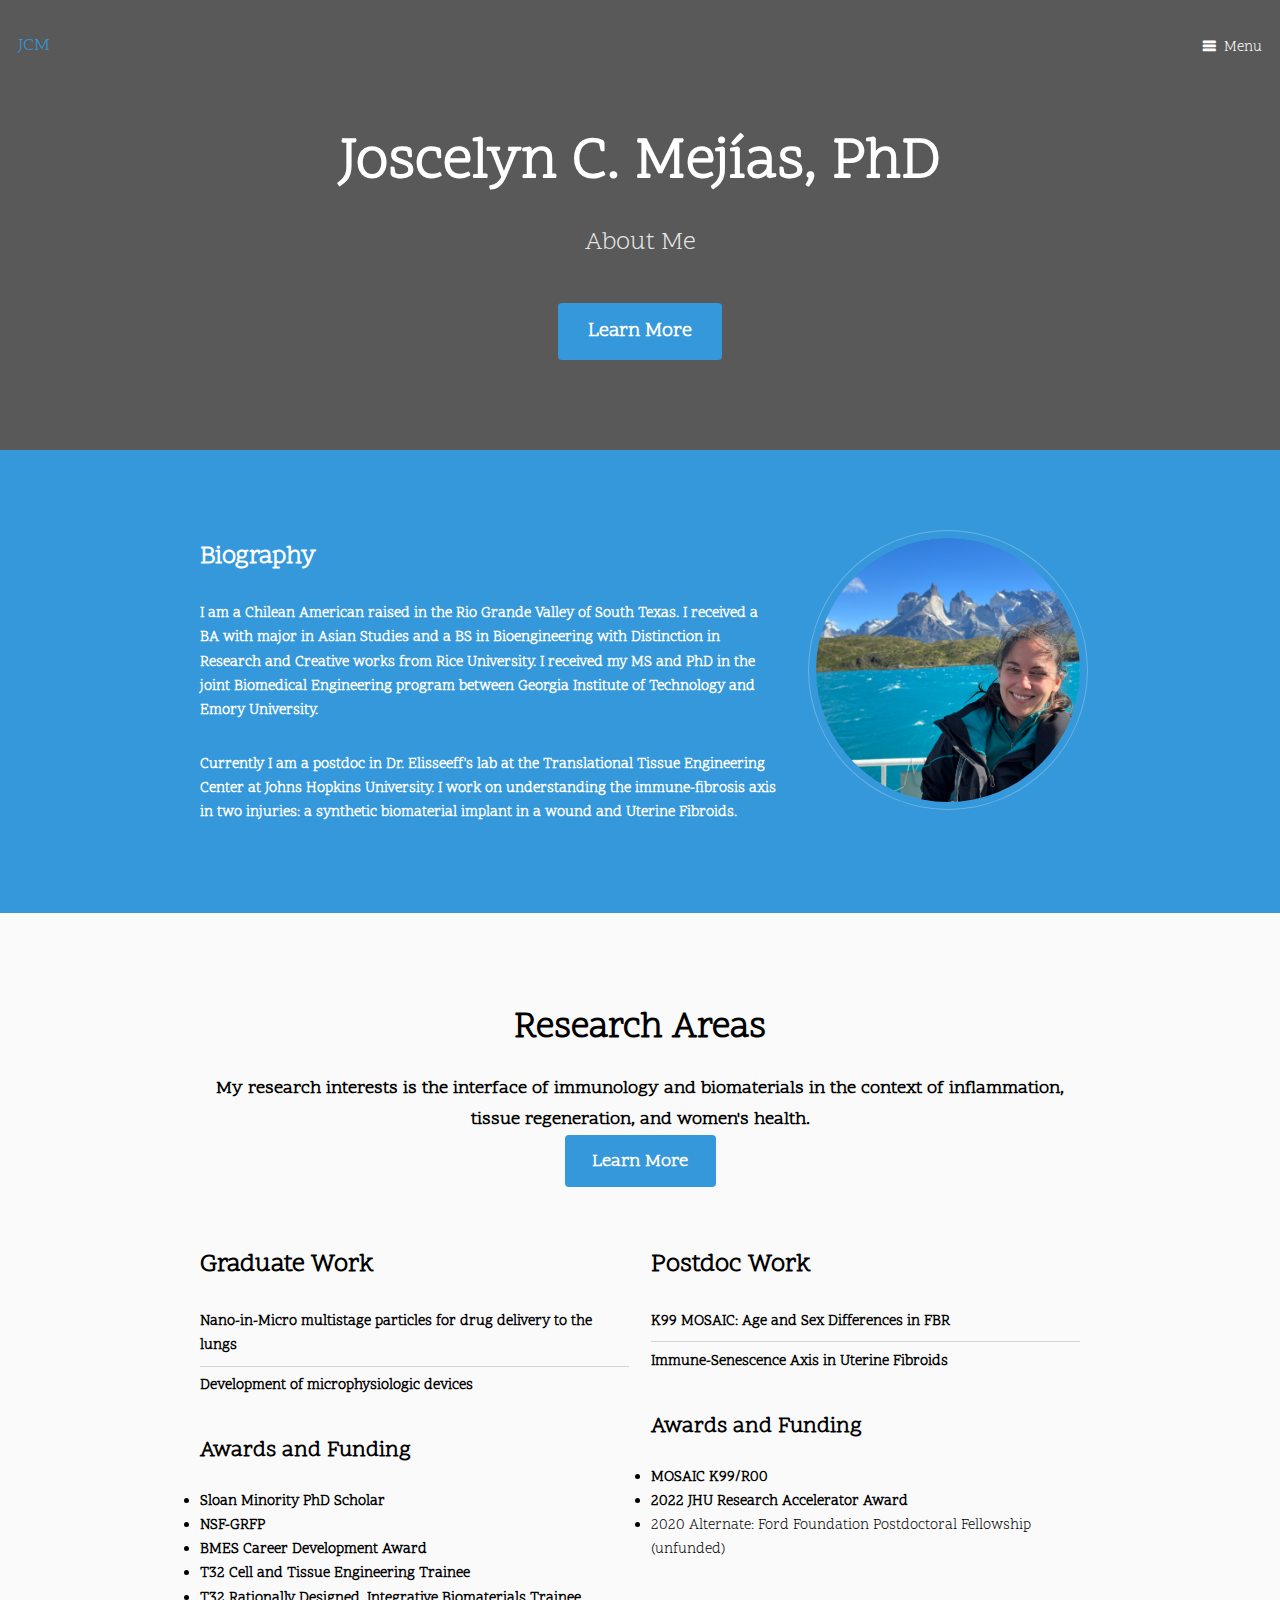
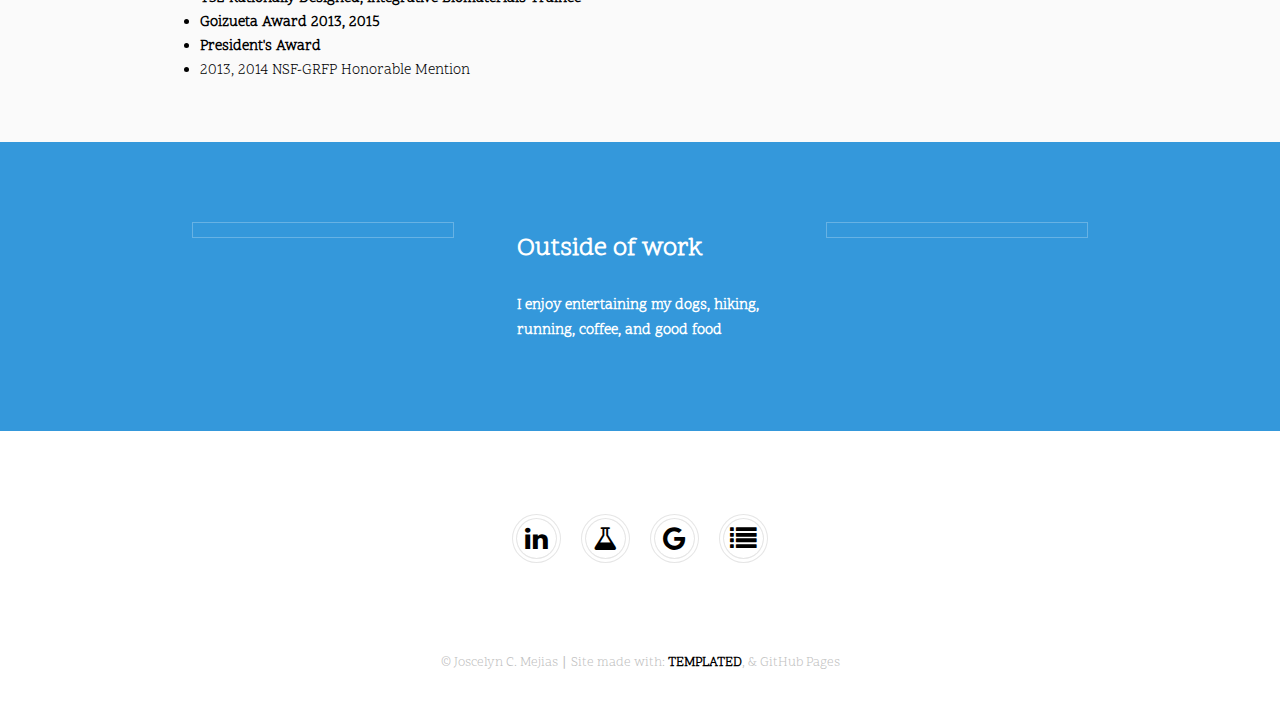
==== commit 09cb8c5b: "ResearchUpdates" ====
--- a/about.html
+++ b/about.html
@@ -26,7 +26,7 @@
 				<li><a href="about.html">About</a></li>	
 				<li><a href="research.html">Research</a></li>		
 				<li><a href="publications.html">Publications</a></li>
-				<li><a href="service.html">Service</a></li>
+				<li><a href="service.html">Leadership</a></li>
 			</ul>
 		</nav>
 
@@ -56,7 +56,7 @@
 								</div>
 								<div class="col col1 first">
 									<div class="image round fit">
-										<a href="generic.html" class="link"><img src="images/pic02.jpg" alt="" /></a>
+										<a href="about.html" class="link"><img src="images/pic02.jpg" alt="" /></a>
 									</div>
 								</div>
 							</div>
@@ -95,7 +95,7 @@
 						  <h3>Postdoc Work</h3>
 						  <b>
 							<ul class="alt">
-							  <li>Age and Sex Differences in FBR</li>
+							  <li>K99 MOSAIC: Age and Sex Differences in FBR</li>
 							  <li>Immune-Senescence Axis in Uterine Fibroids</li></b>
 						  </ul>
 						  </b>
@@ -115,7 +115,7 @@
 								<div class="flex flex-3">
 									<div class="col col1 first">
 										<div class="image round fit">
-											<a href="generic.html" class="link"><img src="images/pup1.jpg" alt="" /></a>
+											<a href="about.html" class="link"><img src="images/pup1.jpg" alt="" /></a>
 										</div>
 									</div>
 									<div class="col col2">
@@ -124,7 +124,7 @@
 									</div>
 									<div class="col col1 first">
 										<div class="image round fit">
-											<a href="generic.html" class="link"><img src="images/pup2.jpg" alt="" /></a>
+											<a href="about.html" class="link"><img src="images/pup2.jpg" alt="" /></a>
 										</div>
 									</div>
 								</div>
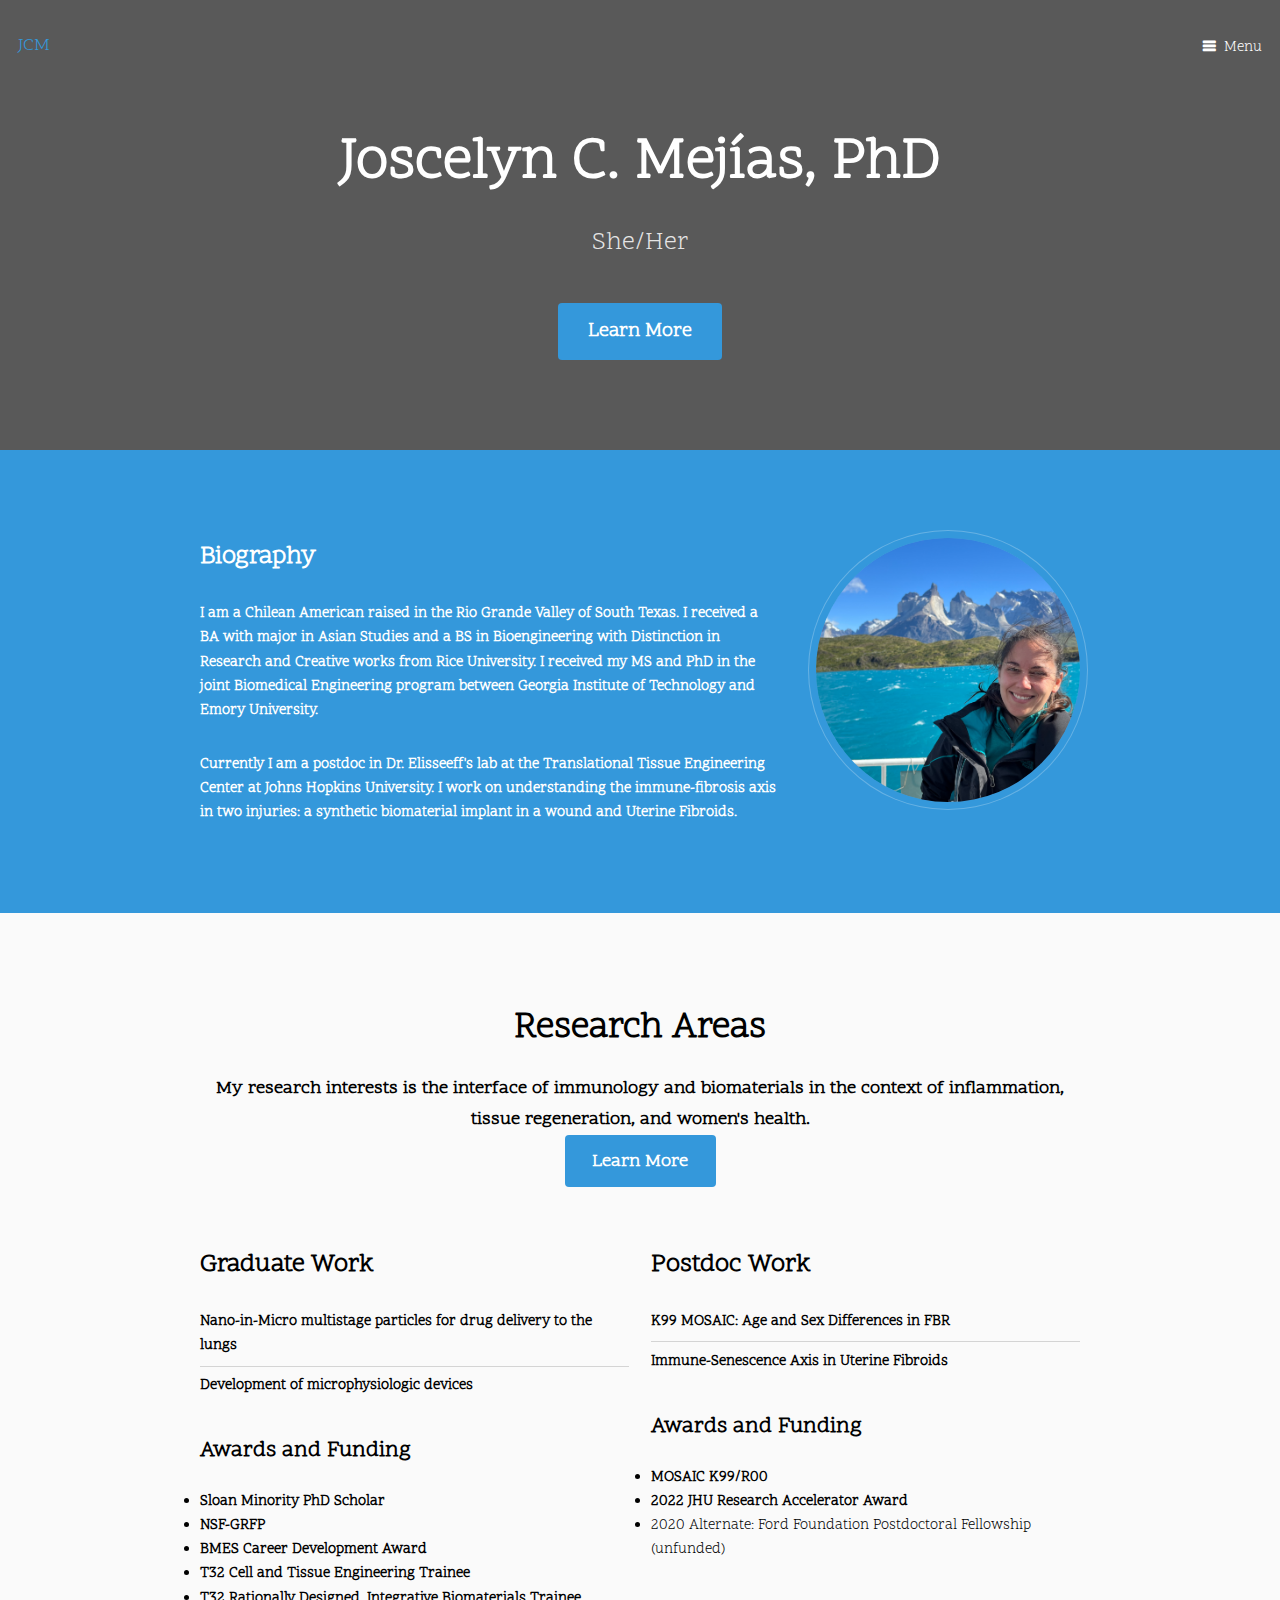
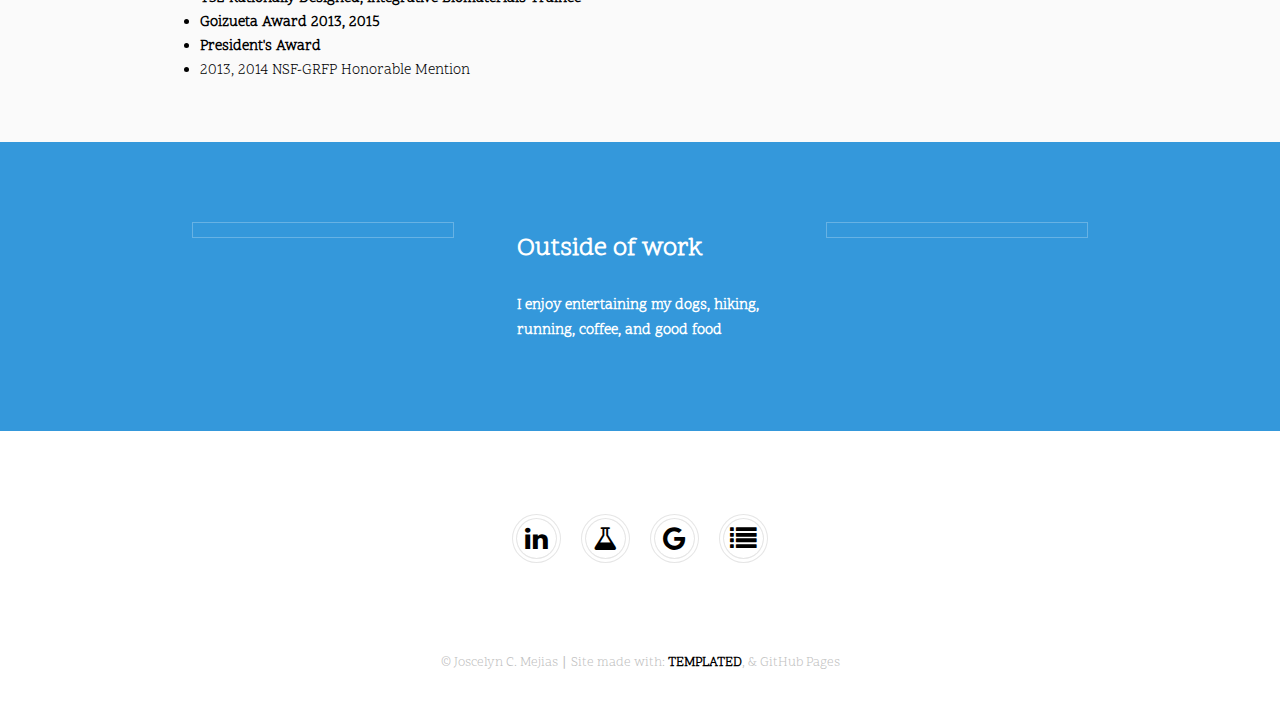
==== commit 9ff60a60: "Update about.html" ====
--- a/about.html
+++ b/about.html
@@ -35,7 +35,7 @@
 				<div class="inner">
 					<header>
 						<h1>Joscelyn C. Mej&iacute;as, PhD</h1>
-						<p>About Me</p>
+						<p>She/Her</p>
 					</header>
 					<a href="#main" class="button big scrolly">Learn More</a>
 				</div>
